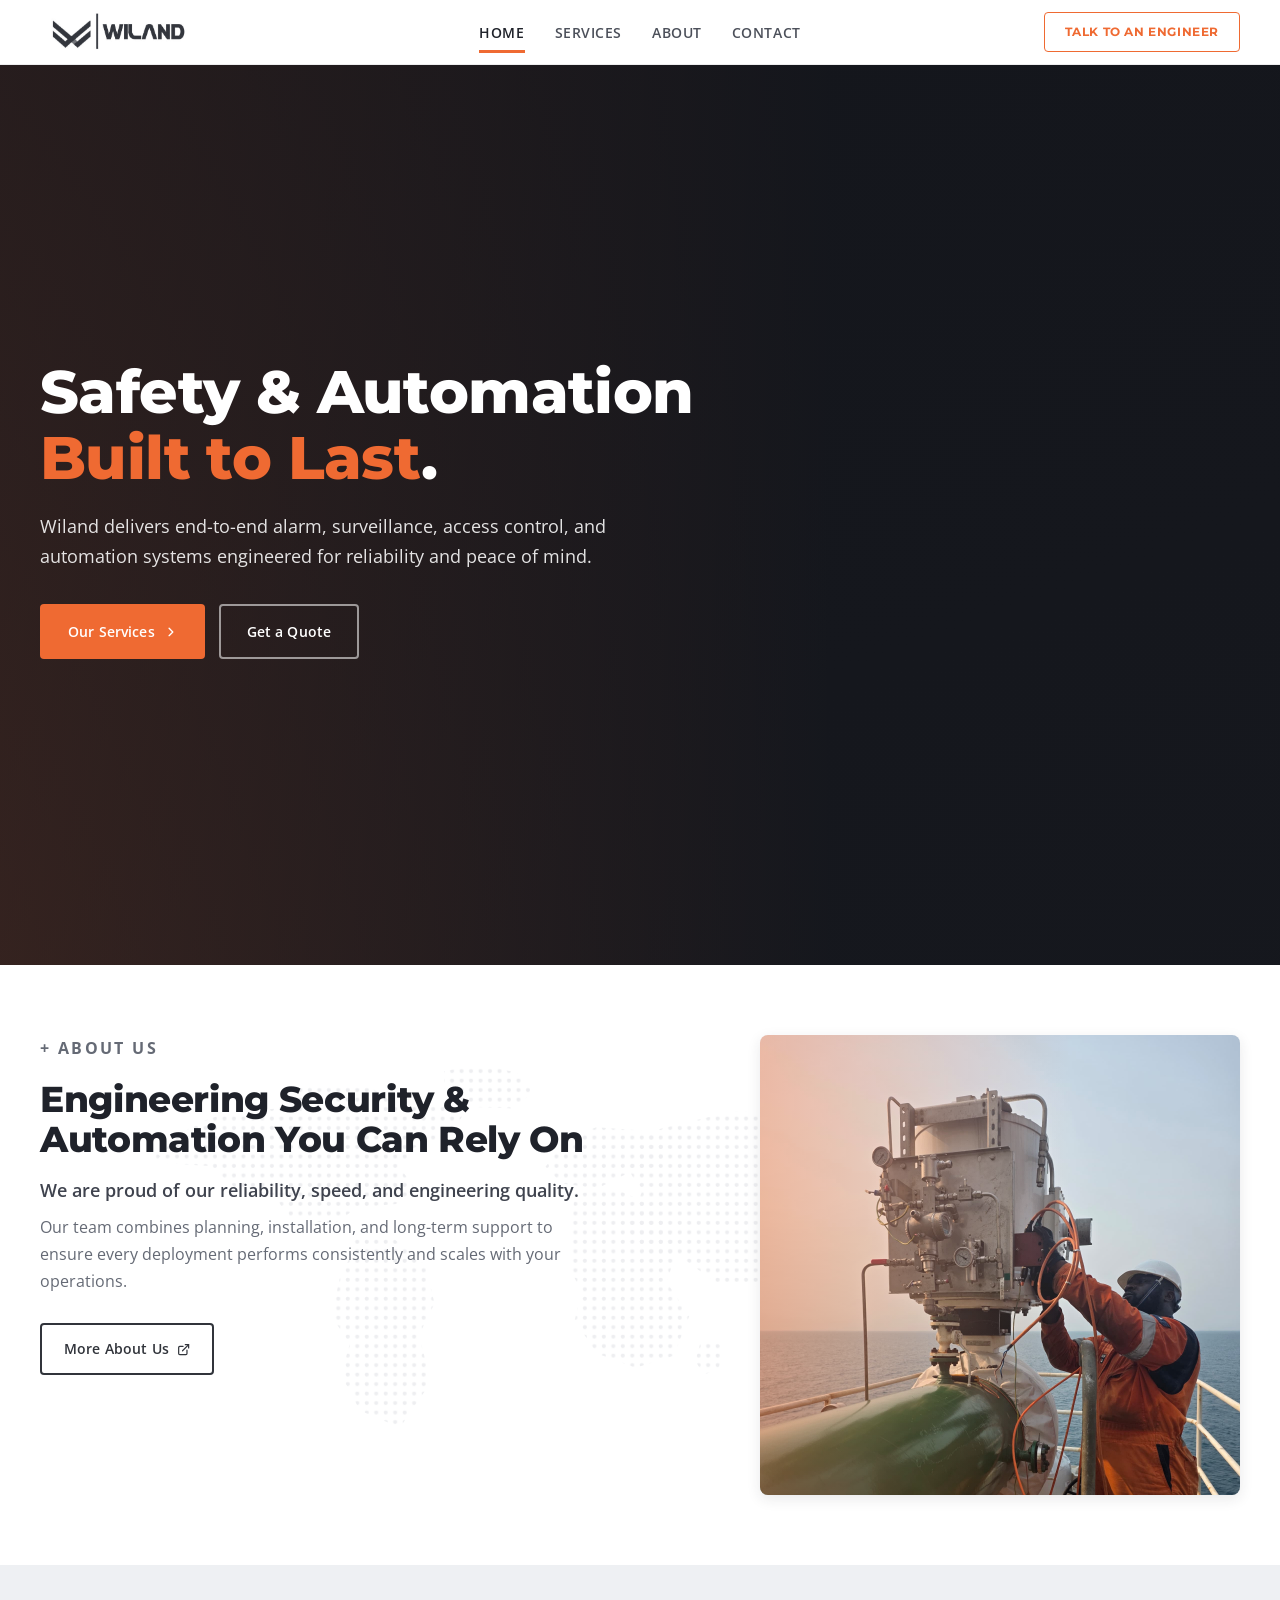
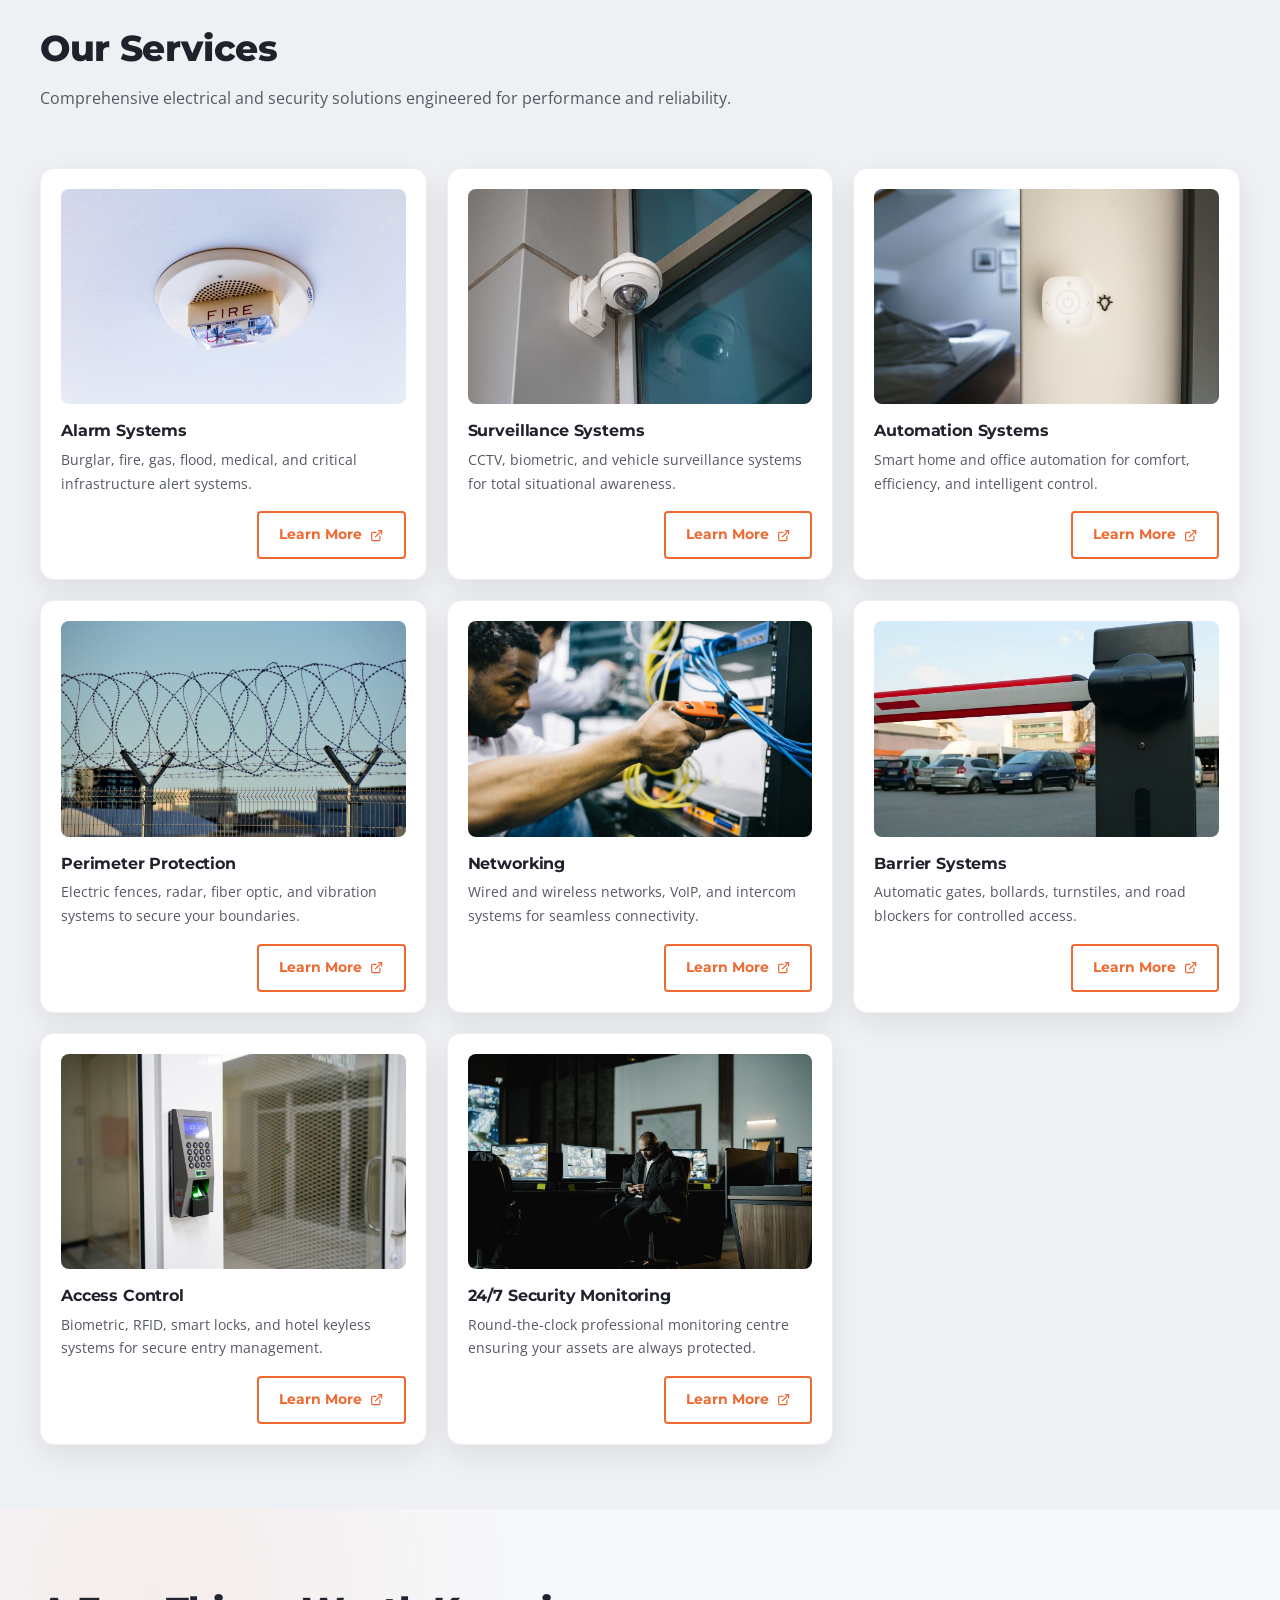
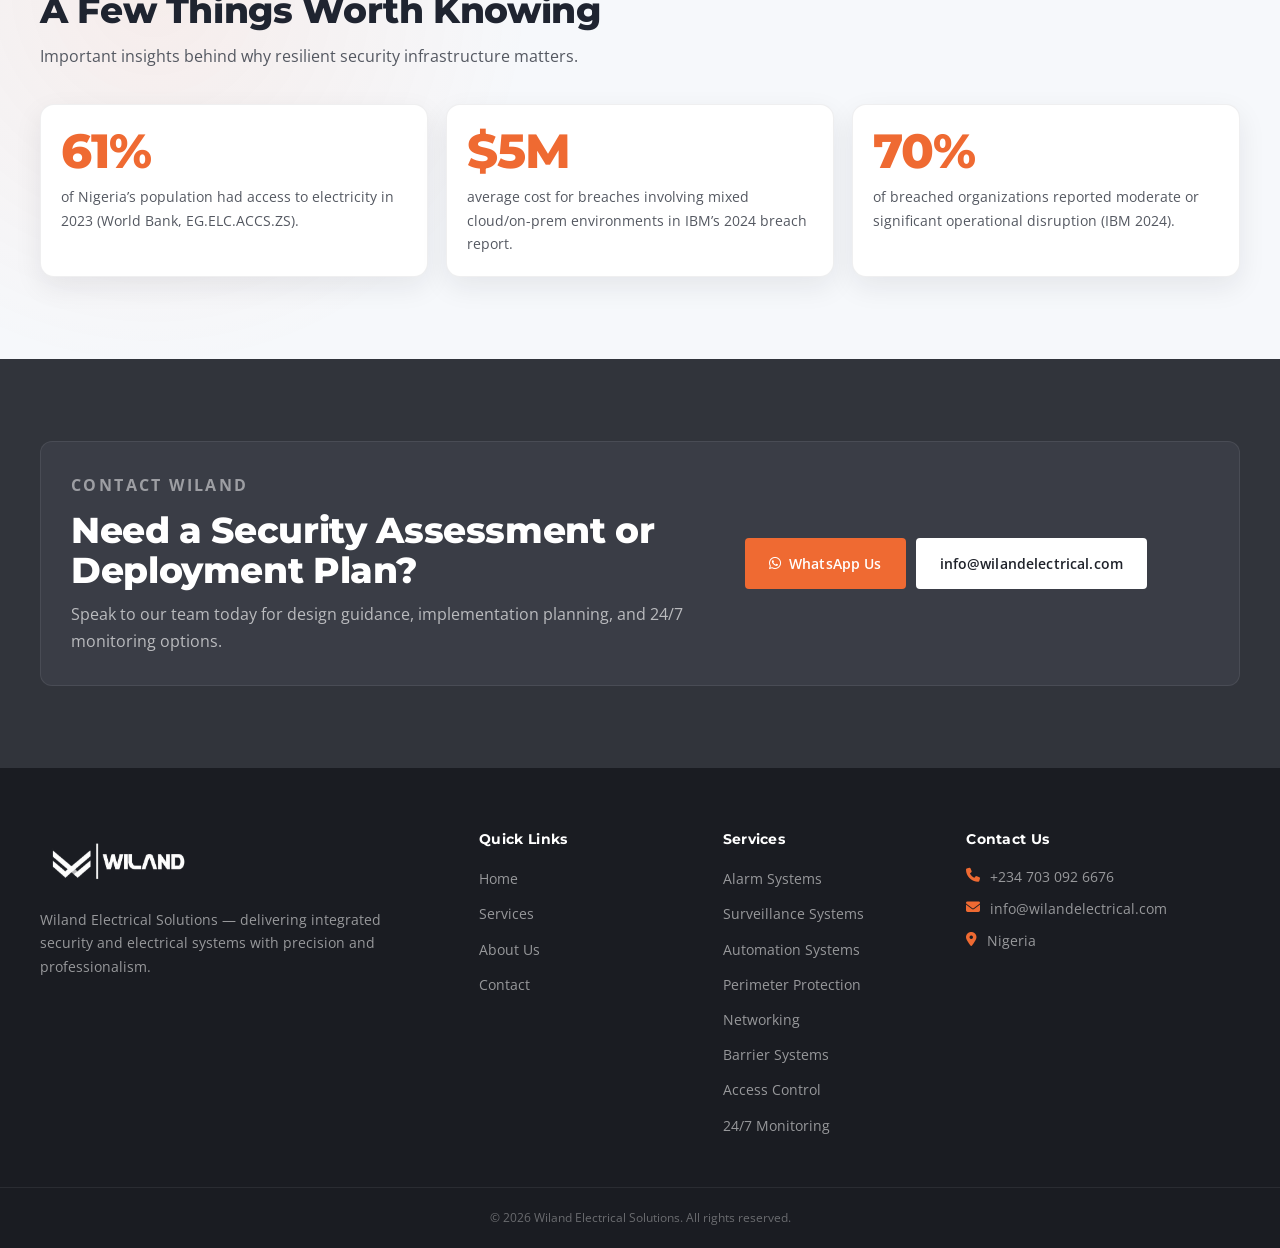
==== index.html @ 48ac2502 "Add files via upload" ====
<!doctype html>
<html lang="en">
  <head>
    <meta charset="UTF-8" />
    <meta name="viewport" content="width=device-width, initial-scale=1.0" />
    <title>Wiland | Integrated Security Systems</title>
    <link rel="icon" type="image/x-icon" href="assets/favicon/favicon.ico" />
    <link
      rel="icon"
      type="image/png"
      sizes="32x32"
      href="assets/favicon/favicon-32x32.png"
    />
    <link
      rel="icon"
      type="image/png"
      sizes="16x16"
      href="assets/favicon/favicon-16x16.png"
    />
    <link
      rel="apple-touch-icon"
      sizes="180x180"
      href="assets/favicon/apple-touch-icon.png"
    />
    <link rel="stylesheet" href="css/construction-template.css" />
    <link
      rel="stylesheet"
      href="https://cdnjs.cloudflare.com/ajax/libs/font-awesome/6.5.0/css/all.min.css"
    />
    <link
      href="https://fonts.googleapis.com/css2?family=Montserrat:wght@400;500;600;700;800&family=Open+Sans:wght@400;500;600;700&display=swap"
      rel="stylesheet"
    />
  </head>
  <body>
    <header class="site-header" id="header">
      <div class="container header-row">
        <a href="index.html" class="logo-link" aria-label="Wiland home">
          <img
            src="assets/images/wilandlogo-ash.png"
            alt="Wiland logo"
            class="logo-img"
          />
        </a>
        <a href="contact.html" class="talk-engineer-btn">Talk to an Engineer</a>

        <button class="hamburger" id="hamburger" aria-label="Toggle menu">
          <span></span><span></span><span></span>
        </button>
      </div>
    </header>
    <nav class="nav" id="nav">
      <div class="nav__panel">
        <div class="nav__panel-top">
          <img
            src="assets/images/wilandlogo-white.png"
            alt="Wiland logo"
            class="nav__panel-logo-img"
          />
          <button
            class="nav__close"
            id="navClose"
            type="button"
            aria-label="Close menu"
          >
            <span></span><span></span>
          </button>
        </div>
        <ul class="nav__list">
          <li><a href="index.html" class="nav__link active">Home</a></li>
          <li><a href="services.html" class="nav__link">Services</a></li>
          <li><a href="about.html" class="nav__link">About</a></li>
          <li><a href="contact.html" class="nav__link">Contact</a></li>
        </ul>
        <div class="nav__panel-meta">
          <a href="tel:+2347030926676" class="nav__panel-phone"
            >+234 703 092 6676</a
          >
          <a href="mailto:info@wilandelectrical.com" class="nav__panel-email"
            >info@wilandelectrical.com</a
          >
          <a href="contact.html" class="talk-engineer-btn"
            >Talk to an Engineer</a
          >
        </div>
      </div>
    </nav>

    <main>
      <section class="hero" id="home">
        <div class="hero-slides" aria-hidden="true">
          <div
            class="hero-slide"
            style="background-image: url(&quot;assets/images/img00.jpeg&quot;)"
          ></div>
          <div
            class="hero-slide"
            style="background-image: url(&quot;assets/images/img11.jpeg&quot;)"
          ></div>
          <div
            class="hero-slide"
            style="background-image: url(&quot;assets/images/img15.jpeg&quot;)"
          ></div>
          <div
            class="hero-slide"
            style="background-image: url(&quot;assets/images/img16.jpeg&quot;)"
          ></div>
        </div>
        <div class="hero-overlay"></div>
        <div class="container hero-inner hero-grid">
          <div class="hero-copy">
            <h1>Safety &amp; Automation <span>Built to&nbsp;Last</span>.</h1>
            <p>
              Wiland delivers end-to-end alarm, surveillance, access control,
              and automation systems engineered for reliability and peace of
              mind.
            </p>
            <div class="hero-actions">
              <a href="services.html" class="btn btn-primary"
                >Our Services
                <svg
                  class="arrow"
                  viewBox="0 0 16 16"
                  fill="none"
                  aria-hidden="true"
                >
                  <path
                    d="M5.5 3l5 5-5 5"
                    stroke="currentColor"
                    stroke-width="1.8"
                    stroke-linecap="round"
                    stroke-linejoin="round"
                  /></svg
              ></a>
              <a href="contact.html" class="btn btn-outline">Get a Quote</a>
            </div>
          </div>
        </div>
      </section>

      <section class="about-highlight" id="about">
        <div class="container about-highlight-grid">
          <div class="about-copy">
            <p class="eyebrow eyebrow-dark">+ About Us</p>
            <h2>Engineering Security &amp; Automation You Can Rely On</h2>
            <p class="about-strong">
              We are proud of our reliability, speed, and engineering quality.
            </p>
            <p>
              Our team combines planning, installation, and long-term support to
              ensure every deployment performs consistently and scales with your
              operations.
            </p>
            <a href="about.html" class="btn btn-outline-dark about-btn-desktop"
              >More About Us
              <svg
                class="catalog-card__link-icon"
                viewBox="0 0 24 24"
                fill="none"
                aria-hidden="true"
              >
                <path
                  d="M18 13v6a2 2 0 0 1-2 2H5a2 2 0 0 1-2-2V8a2 2 0 0 1 2-2h6"
                  stroke="currentColor"
                  stroke-width="2.2"
                  stroke-linecap="round"
                  stroke-linejoin="round"
                />
                <polyline
                  points="15 3 21 3 21 9"
                  stroke="currentColor"
                  stroke-width="2.2"
                  stroke-linecap="round"
                  stroke-linejoin="round"
                  fill="none"
                />
                <line
                  x1="10"
                  y1="14"
                  x2="21"
                  y2="3"
                  stroke="currentColor"
                  stroke-width="2.2"
                  stroke-linecap="round"
                /></svg
            ></a>
          </div>

          <div class="about-visual">
            <div class="about-image-grid">
              <div class="about-image-wrap">
                <img
                  src="assets/images/img01.jpeg"
                  alt="Wiland engineer handling offshore instrumentation"
                />
              </div>
            </div>
            <a href="about.html" class="btn btn-outline-dark about-btn-mobile"
              >More About Us
              <svg
                class="catalog-card__link-icon"
                viewBox="0 0 24 24"
                fill="none"
                aria-hidden="true"
              >
                <path
                  d="M18 13v6a2 2 0 0 1-2 2H5a2 2 0 0 1-2-2V8a2 2 0 0 1 2-2h6"
                  stroke="currentColor"
                  stroke-width="2.2"
                  stroke-linecap="round"
                  stroke-linejoin="round"
                />
                <polyline
                  points="15 3 21 3 21 9"
                  stroke="currentColor"
                  stroke-width="2.2"
                  stroke-linecap="round"
                  stroke-linejoin="round"
                  fill="none"
                />
                <line
                  x1="10"
                  y1="14"
                  x2="21"
                  y2="3"
                  stroke="currentColor"
                  stroke-width="2.2"
                  stroke-linecap="round"
                /></svg
            ></a>
          </div>
        </div>
      </section>

      <section class="catalog" id="catalog">
        <div class="container">
          <div class="catalog-header">
            <h2>Our Services</h2>
            <p>
              Comprehensive electrical and security solutions engineered for
              performance and reliability.
            </p>
          </div>

          <div class="catalog-grid">
            <a href="services.html" class="catalog-card">
              <div class="catalog-card__media">
                <img
                  src="assets/images/service-alarm.jpeg"
                  alt="Alarm systems installation"
                />
              </div>
              <div class="catalog-card__body">
                <h3>Alarm Systems</h3>
                <p>
                  Burglar, fire, gas, flood, medical, and critical
                  infrastructure alert systems.
                </p>
                <span class="catalog-card__link"
                  >Learn More
                  <svg
                    class="catalog-card__link-icon"
                    viewBox="0 0 24 24"
                    fill="none"
                    aria-hidden="true"
                  >
                    <path
                      d="M18 13v6a2 2 0 0 1-2 2H5a2 2 0 0 1-2-2V8a2 2 0 0 1 2-2h6"
                      stroke="currentColor"
                      stroke-width="2.2"
                      stroke-linecap="round"
                      stroke-linejoin="round"
                    />
                    <polyline
                      points="15 3 21 3 21 9"
                      stroke="currentColor"
                      stroke-width="2.2"
                      stroke-linecap="round"
                      stroke-linejoin="round"
                      fill="none"
                    />
                    <line
                      x1="10"
                      y1="14"
                      x2="21"
                      y2="3"
                      stroke="currentColor"
                      stroke-width="2.2"
                      stroke-linecap="round"
                    /></svg
                ></span>
              </div>
            </a>

            <a href="services.html" class="catalog-card">
              <div class="catalog-card__media">
                <img
                  src="assets/images/service-surveillance.jpeg"
                  alt="Surveillance systems installation"
                />
              </div>
              <div class="catalog-card__body">
                <h3>Surveillance Systems</h3>
                <p>
                  CCTV, biometric, and vehicle surveillance systems for total
                  situational awareness.
                </p>
                <span class="catalog-card__link"
                  >Learn More
                  <svg
                    class="catalog-card__link-icon"
                    viewBox="0 0 24 24"
                    fill="none"
                    aria-hidden="true"
                  >
                    <path
                      d="M18 13v6a2 2 0 0 1-2 2H5a2 2 0 0 1-2-2V8a2 2 0 0 1 2-2h6"
                      stroke="currentColor"
                      stroke-width="2.2"
                      stroke-linecap="round"
                      stroke-linejoin="round"
                    />
                    <polyline
                      points="15 3 21 3 21 9"
                      stroke="currentColor"
                      stroke-width="2.2"
                      stroke-linecap="round"
                      stroke-linejoin="round"
                      fill="none"
                    />
                    <line
                      x1="10"
                      y1="14"
                      x2="21"
                      y2="3"
                      stroke="currentColor"
                      stroke-width="2.2"
                      stroke-linecap="round"
                    /></svg
                ></span>
              </div>
            </a>

            <a href="services.html" class="catalog-card">
              <div class="catalog-card__media">
                <img
                  src="assets/images/service-automation.jpeg"
                  alt="Automation systems deployment"
                />
              </div>
              <div class="catalog-card__body">
                <h3>Automation Systems</h3>
                <p>
                  Smart home and office automation for comfort, efficiency, and
                  intelligent control.
                </p>
                <span class="catalog-card__link"
                  >Learn More
                  <svg
                    class="catalog-card__link-icon"
                    viewBox="0 0 24 24"
                    fill="none"
                    aria-hidden="true"
                  >
                    <path
                      d="M18 13v6a2 2 0 0 1-2 2H5a2 2 0 0 1-2-2V8a2 2 0 0 1 2-2h6"
                      stroke="currentColor"
                      stroke-width="2.2"
                      stroke-linecap="round"
                      stroke-linejoin="round"
                    />
                    <polyline
                      points="15 3 21 3 21 9"
                      stroke="currentColor"
                      stroke-width="2.2"
                      stroke-linecap="round"
                      stroke-linejoin="round"
                      fill="none"
                    />
                    <line
                      x1="10"
                      y1="14"
                      x2="21"
                      y2="3"
                      stroke="currentColor"
                      stroke-width="2.2"
                      stroke-linecap="round"
                    /></svg
                ></span>
              </div>
            </a>

            <a href="services.html" class="catalog-card">
              <div class="catalog-card__media">
                <img
                  src="assets/images/service-perimeter.jpeg"
                  alt="Perimeter protection system"
                />
              </div>
              <div class="catalog-card__body">
                <h3>Perimeter Protection</h3>
                <p>
                  Electric fences, radar, fiber optic, and vibration systems to
                  secure your boundaries.
                </p>
                <span class="catalog-card__link"
                  >Learn More
                  <svg
                    class="catalog-card__link-icon"
                    viewBox="0 0 24 24"
                    fill="none"
                    aria-hidden="true"
                  >
                    <path
                      d="M18 13v6a2 2 0 0 1-2 2H5a2 2 0 0 1-2-2V8a2 2 0 0 1 2-2h6"
                      stroke="currentColor"
                      stroke-width="2.2"
                      stroke-linecap="round"
                      stroke-linejoin="round"
                    />
                    <polyline
                      points="15 3 21 3 21 9"
                      stroke="currentColor"
                      stroke-width="2.2"
                      stroke-linecap="round"
                      stroke-linejoin="round"
                      fill="none"
                    />
                    <line
                      x1="10"
                      y1="14"
                      x2="21"
                      y2="3"
                      stroke="currentColor"
                      stroke-width="2.2"
                      stroke-linecap="round"
                    /></svg
                ></span>
              </div>
            </a>

            <a href="services.html" class="catalog-card">
              <div class="catalog-card__media">
                <img
                  src="assets/images/service-networking.jpeg"
                  alt="Networking installation"
                />
              </div>
              <div class="catalog-card__body">
                <h3>Networking</h3>
                <p>
                  Wired and wireless networks, VoIP, and intercom systems for
                  seamless connectivity.
                </p>
                <span class="catalog-card__link"
                  >Learn More
                  <svg
                    class="catalog-card__link-icon"
                    viewBox="0 0 24 24"
                    fill="none"
                    aria-hidden="true"
                  >
                    <path
                      d="M18 13v6a2 2 0 0 1-2 2H5a2 2 0 0 1-2-2V8a2 2 0 0 1 2-2h6"
                      stroke="currentColor"
                      stroke-width="2.2"
                      stroke-linecap="round"
                      stroke-linejoin="round"
                    />
                    <polyline
                      points="15 3 21 3 21 9"
                      stroke="currentColor"
                      stroke-width="2.2"
                      stroke-linecap="round"
                      stroke-linejoin="round"
                      fill="none"
                    />
                    <line
                      x1="10"
                      y1="14"
                      x2="21"
                      y2="3"
                      stroke="currentColor"
                      stroke-width="2.2"
                      stroke-linecap="round"
                    /></svg
                ></span>
              </div>
            </a>

            <a href="services.html" class="catalog-card">
              <div class="catalog-card__media">
                <img
                  src="assets/images/service-barrier.jpeg"
                  alt="Barrier systems installation"
                />
              </div>
              <div class="catalog-card__body">
                <h3>Barrier Systems</h3>
                <p>
                  Automatic gates, bollards, turnstiles, and road blockers for
                  controlled access.
                </p>
                <span class="catalog-card__link"
                  >Learn More
                  <svg
                    class="catalog-card__link-icon"
                    viewBox="0 0 24 24"
                    fill="none"
                    aria-hidden="true"
                  >
                    <path
                      d="M18 13v6a2 2 0 0 1-2 2H5a2 2 0 0 1-2-2V8a2 2 0 0 1 2-2h6"
                      stroke="currentColor"
                      stroke-width="2.2"
                      stroke-linecap="round"
                      stroke-linejoin="round"
                    />
                    <polyline
                      points="15 3 21 3 21 9"
                      stroke="currentColor"
                      stroke-width="2.2"
                      stroke-linecap="round"
                      stroke-linejoin="round"
                      fill="none"
                    />
                    <line
                      x1="10"
                      y1="14"
                      x2="21"
                      y2="3"
                      stroke="currentColor"
                      stroke-width="2.2"
                      stroke-linecap="round"
                    /></svg
                ></span>
              </div>
            </a>

            <a href="services.html" class="catalog-card">
              <div class="catalog-card__media">
                <img
                  src="assets/images/service-access.jpeg"
                  alt="Access control installation"
                />
              </div>
              <div class="catalog-card__body">
                <h3>Access Control</h3>
                <p>
                  Biometric, RFID, smart locks, and hotel keyless systems for
                  secure entry management.
                </p>
                <span class="catalog-card__link"
                  >Learn More
                  <svg
                    class="catalog-card__link-icon"
                    viewBox="0 0 24 24"
                    fill="none"
                    aria-hidden="true"
                  >
                    <path
                      d="M18 13v6a2 2 0 0 1-2 2H5a2 2 0 0 1-2-2V8a2 2 0 0 1 2-2h6"
                      stroke="currentColor"
                      stroke-width="2.2"
                      stroke-linecap="round"
                      stroke-linejoin="round"
                    />
                    <polyline
                      points="15 3 21 3 21 9"
                      stroke="currentColor"
                      stroke-width="2.2"
                      stroke-linecap="round"
                      stroke-linejoin="round"
                      fill="none"
                    />
                    <line
                      x1="10"
                      y1="14"
                      x2="21"
                      y2="3"
                      stroke="currentColor"
                      stroke-width="2.2"
                      stroke-linecap="round"
                    /></svg
                ></span>
              </div>
            </a>

            <a href="services.html" class="catalog-card">
              <div class="catalog-card__media">
                <img
                  src="assets/images/service-monitoring.jpeg"
                  alt="24/7 security monitoring"
                />
              </div>
              <div class="catalog-card__body">
                <h3>24/7 Security Monitoring</h3>
                <p>
                  Round-the-clock professional monitoring centre ensuring your
                  assets are always protected.
                </p>
                <span class="catalog-card__link"
                  >Learn More
                  <svg
                    class="catalog-card__link-icon"
                    viewBox="0 0 24 24"
                    fill="none"
                    aria-hidden="true"
                  >
                    <path
                      d="M18 13v6a2 2 0 0 1-2 2H5a2 2 0 0 1-2-2V8a2 2 0 0 1 2-2h6"
                      stroke="currentColor"
                      stroke-width="2.2"
                      stroke-linecap="round"
                      stroke-linejoin="round"
                    />
                    <polyline
                      points="15 3 21 3 21 9"
                      stroke="currentColor"
                      stroke-width="2.2"
                      stroke-linecap="round"
                      stroke-linejoin="round"
                      fill="none"
                    />
                    <line
                      x1="10"
                      y1="14"
                      x2="21"
                      y2="3"
                      stroke="currentColor"
                      stroke-width="2.2"
                      stroke-linecap="round"
                    /></svg
                ></span>
              </div>
            </a>
          </div>
        </div>
      </section>

      <section class="worth-knowing" id="worth-knowing">
        <div class="container">
          <div class="section-head worth-head">
            <h2>A Few Things Worth Knowing</h2>
            <p>
              Important insights behind why resilient security infrastructure
              matters.
            </p>
          </div>

          <div class="worth-grid">
            <article class="worth-card">
              <p class="worth-figure">61%</p>
              <p class="worth-caption">
                of Nigeria’s population had access to electricity in 2023 (World
                Bank, EG.ELC.ACCS.ZS).
              </p>
            </article>
            <article class="worth-card">
              <p class="worth-figure">$5M</p>
              <p class="worth-caption">
                average cost for breaches involving mixed cloud/on-prem
                environments in IBM’s 2024 breach report.
              </p>
            </article>
            <article class="worth-card">
              <p class="worth-figure">70%</p>
              <p class="worth-caption">
                of breached organizations reported moderate or significant
                operational disruption (IBM 2024).
              </p>
            </article>
          </div>
        </div>
      </section>

      <section class="contact-cta" id="contact">
        <div class="container contact-cta-inner">
          <div>
            <p class="eyebrow eyebrow-dark">Contact Wiland</p>
            <h2>Need a Security Assessment or Deployment Plan?</h2>
            <p>
              Speak to our team today for design guidance, implementation
              planning, and 24/7 monitoring options.
            </p>
          </div>
          <div class="contact-actions">
            <a href="https://wa.me/2347030926676" class="btn btn-primary">
              <i class="fab fa-whatsapp"></i> WhatsApp Us
            </a>
            <a
              href="mailto:info@wilandelectrical.com"
              class="btn btn-outline-white"
              >info@wilandelectrical.com</a
            >
          </div>
        </div>
      </section>
    </main>

    <footer class="footer">
      <div class="container footer__top">
        <div class="footer__brand">
          <img
            src="assets/images/wilandlogo-white.png"
            alt="Wiland logo"
            class="footer__logo"
          />
          <p>
            Wiland Electrical Solutions — delivering integrated security and
            electrical systems with precision and professionalism.
          </p>
        </div>
        <div class="footer__col">
          <h5>Quick Links</h5>
          <ul>
            <li><a href="index.html">Home</a></li>
            <li><a href="services.html">Services</a></li>
            <li><a href="about.html">About Us</a></li>
            <li><a href="contact.html">Contact</a></li>
          </ul>
        </div>
        <div class="footer__col">
          <h5>Services</h5>
          <ul>
            <li><a href="services.html">Alarm Systems</a></li>
            <li>
              <a href="services.html">Surveillance Systems</a>
            </li>
            <li><a href="services.html">Automation Systems</a></li>
            <li><a href="services.html">Perimeter Protection</a></li>
            <li><a href="services.html">Networking</a></li>
            <li><a href="services.html">Barrier Systems</a></li>
            <li><a href="services.html">Access Control</a></li>
            <li><a href="services.html">24/7 Monitoring</a></li>
          </ul>
        </div>
        <div class="footer__col">
          <h5>Contact Us</h5>
          <ul class="footer__contact">
            <li>
              <i class="fas fa-phone"></i
              ><a href="tel:+2347030926676">+234 703 092 6676</a>
            </li>
            <li>
              <i class="fas fa-envelope"></i
              ><a href="mailto:info@wilandelectrical.com"
                >info@wilandelectrical.com</a
              >
            </li>
            <li><i class="fas fa-map-marker-alt"></i> Nigeria</li>
          </ul>
        </div>
      </div>
      <div class="footer__bottom">
        <div class="container">
          <p>&copy; 2026 Wiland Electrical Solutions. All rights reserved.</p>
        </div>
      </div>
    </footer>

    <script src="js/main.js"></script>
  </body>
</html>
---- css/construction-template.css ----
* {
  box-sizing: border-box;
  margin: 0;
  padding: 0;
}

/* ── Subtle load-in / scroll reveal ── */
.reveal {
  opacity: 0;
  transform: translateY(16px);
  transition:
    opacity 0.6s ease,
    transform 0.6s ease;
}

.reveal.is-visible {
  opacity: 1;
  transform: none;
}

@media (prefers-reduced-motion: reduce) {
  .reveal {
    opacity: 1;
    transform: none;
    transition: none;
  }
}

:root {
  --brand-gray: #31343b;
  --brand-gray-2: #3a3d46;
  --brand-orange: #ef6a32;
  --ink: #1f222a;
  --text: #545861;
  --light-bg: #f1f3f6;
  --card: #ffffff;
  --white: #ffffff;

  /* ── Type scale (Major Third — 1.25×) ── */
  --text-xs: 0.75rem; /* 12px — labels, badges, legal */
  --text-sm: 0.875rem; /* 14px — captions, meta, footer links */
  --text-base: 1rem; /* 16px — body copy */
  --text-md: 1.125rem; /* 18px — lead / intro paragraphs */
  --text-lg: 1.25rem; /* 20px — card titles, small headings */
  --text-xl: 1.5rem; /* 24px — h4 section headings */
  --text-2xl: 1.875rem; /* 30px — h3 page sub-headings */
  --text-3xl: 2.25rem; /* 36px — h2 section headings */
  --text-4xl: 3rem; /* 48px — h1 page titles */
  --text-5xl: 3.75rem; /* 60px — hero display */

  /* ── Line heights ── */
  --leading-tight: 1.1;
  --leading-snug: 1.25;
  --leading-normal: 1.5;
  --leading-relaxed: 1.7;

  /* ── Font weights ── */
  --weight-regular: 400;
  --weight-medium: 500;
  --weight-semibold: 600;
  --weight-bold: 700;
  --weight-black: 800;
}

html {
  scroll-behavior: smooth;
}

body {
  font-family: "Open Sans", sans-serif;
  font-size: var(--text-base);
  font-weight: var(--weight-regular);
  color: var(--ink);
  background: #ffffff;
  line-height: var(--leading-relaxed);
}

a {
  color: inherit;
  text-decoration: none;
}

img {
  max-width: 100%;
  display: block;
}

.container {
  width: min(1200px, 100% - 40px);
  margin: 0 auto;
}

.eyebrow {
  color: rgba(255, 255, 255, 0.82);
  text-transform: uppercase;
  letter-spacing: 0.15em;
  font-size: var(--text-xs);
  font-weight: var(--weight-bold);
  margin-bottom: 12px;
}

.eyebrow-dark {
  color: #62656f;
}

h1,
h2,
h3,
h4,
h5,
h6 {
  font-family: "Montserrat", sans-serif;
  font-weight: var(--weight-black);
  line-height: var(--leading-tight);
  letter-spacing: -0.01em;
  margin: 0;
}

h1 {
  font-size: clamp(var(--text-3xl), 5vw, var(--text-5xl));
}

h2 {
  font-size: clamp(var(--text-2xl), 4vw, var(--text-3xl));
}

h3 {
  font-size: clamp(var(--text-xl), 3vw, var(--text-2xl));
}

h4 {
  font-size: var(--text-lg);
  font-weight: var(--weight-bold);
}

h5 {
  font-size: var(--text-base);
  font-weight: var(--weight-bold);
}

h6 {
  font-size: var(--text-sm);
  font-weight: var(--weight-bold);
  text-transform: uppercase;
  letter-spacing: 0.05em;
}

p {
  margin: 0;
}

.btn {
  display: inline-flex;
  align-items: center;
  justify-content: center;
  gap: 8px;
  border: 2px solid transparent;
  padding: 12px 22px;
  border-radius: 4px;
  font-size: var(--text-sm);
  font-weight: var(--weight-semibold);
  letter-spacing: 0.01em;
  transition: 0.25s ease;
}

.btn-primary {
  background: var(--brand-orange);
  color: var(--white);
}

.btn-primary:hover {
  background: #df5f2b;
}

.btn-outline {
  border-color: rgba(255, 255, 255, 0.55);
  color: var(--white);
}

.btn-outline:hover {
  background: var(--white);
  color: var(--ink);
}

.btn-dark {
  background: var(--brand-gray);
  color: var(--white);
}

.btn-dark:hover {
  background: #24262d;
}

.btn-outline-orange {
  border-color: var(--brand-orange);
  color: var(--brand-orange);
}

.btn-outline-orange:hover {
  background: var(--brand-orange);
  color: var(--white);
}

.btn-outline-dark {
  border-color: var(--brand-gray);
  color: var(--brand-gray);
}

.btn-outline-dark:hover {
  background: var(--brand-gray);
  color: var(--white);
}

.site-header {
  position: sticky;
  top: 0;
  width: 100%;
  z-index: 100;
  background: var(--white);
  border-bottom: 1px solid rgba(31, 34, 42, 0.08);
  box-shadow: none;
  transition: box-shadow 0.3s ease;
}

.site-header.scrolled {
  box-shadow: 0 4px 24px rgba(20, 22, 28, 0.08);
}

.header-row {
  min-height: 64px;
  display: flex;
  align-items: center;
  gap: 28px;
}

.header-row .logo-link {
  margin-right: auto;
}

/* ── Desktop nav: fixed overlay aligned to header row ── */
.nav {
  /* Sticky (not fixed) so it scrolls/bounces as one unit with .site-header
     instead of drifting apart from it during overscroll rubber-banding. */
  position: sticky;
  top: 0;
  margin-top: -64px;
  height: 64px;
  z-index: 101;
  display: flex;
  align-items: center;
  justify-content: center;
  pointer-events: none;
  background: transparent;
  /* Not a full-screen overlay on desktop */
  bottom: auto;
  visibility: visible;
  opacity: 1;
  transform: none;
  overflow: visible;
}

.logo-link {
  display: inline-flex;
  align-items: center;
  flex-shrink: 0;
}

.logo-img {
  width: 160px;
  height: auto;
  object-fit: contain;
}

.nav__list {
  display: flex;
  align-items: center;
  list-style: none;
  gap: 30px;
  justify-content: center;
}

.nav__link {
  color: #4c505a;
  font-size: var(--text-sm);
  font-weight: var(--weight-semibold);
  text-transform: uppercase;
  letter-spacing: 0.04em;
  padding: 8px 0;
  border-bottom: 3px solid transparent;
}

.nav__link:hover,
.nav__link.active {
  color: var(--ink);
  border-bottom-color: var(--brand-orange);
}

.nav__panel {
  display: flex;
  align-items: center;
  justify-content: center;
  pointer-events: auto; /* re-enable clicks on the nav links */
}

.nav__panel-top,
.nav__panel-meta {
  display: none;
}

.nav__panel-logo-text {
  font-family: "Montserrat", sans-serif;
  font-size: var(--text-xl);
  font-weight: var(--weight-black);
  color: #ffffff;
}

/* ── "Talk to an Engineer" — orange, line-drawn ── */
.talk-engineer-btn {
  display: inline-flex;
  align-items: center;
  justify-content: center;
  height: 40px;
  padding: 0 20px;
  background: transparent;
  border: 1.5px solid var(--brand-orange);
  border-radius: 4px;
  color: var(--brand-orange);
  font-family: "Montserrat", sans-serif;
  font-size: var(--text-xs);
  font-weight: var(--weight-bold);
  letter-spacing: 0.05em;
  text-transform: uppercase;
  white-space: nowrap;
  transition:
    background 0.25s ease,
    color 0.25s ease;
}

.talk-engineer-btn:hover {
  background: var(--brand-orange);
  color: var(--white);
}

.hamburger {
  display: none;
  flex-direction: column;
  justify-content: center;
  align-items: center;
  gap: 5px;
  width: 40px;
  height: 40px;
  border: none;
  background: none;
  cursor: pointer;
  padding: 0;
  position: relative;
  z-index: 1002;
}

.hamburger span {
  display: block;
  width: 24px;
  height: 2px;
  background: var(--ink);
  border-radius: 999px;
  transform-origin: center;
  transition:
    transform 0.35s cubic-bezier(0.4, 0, 0.2, 1),
    opacity 0.25s ease,
    width 0.35s cubic-bezier(0.4, 0, 0.2, 1);
}

/* Morph to X when open */
.hamburger.open span:nth-child(1) {
  transform: translateY(7px) rotate(45deg);
}

.hamburger.open span:nth-child(2) {
  opacity: 0;
  width: 0;
}

.hamburger.open span:nth-child(3) {
  transform: translateY(-7px) rotate(-45deg);
}

/* ── Hero slideshow (Ken Burns fade) ── */
.hero-slides {
  display: block;
  position: absolute;
  inset: 0;
  overflow: hidden;
  z-index: 0;
}

.hero-slide {
  position: absolute;
  inset: 0;
  background-size: cover;
  background-position: center;
  opacity: 0;
  animation: heroKenBurns 30s ease-in-out infinite;
}

/* Stagger each slide by 7.5s (30s total / 4 slides) */
.hero-slide:nth-child(1) {
  animation-delay: 0s;
  z-index: 1;
}
.hero-slide:nth-child(2) {
  animation-delay: 7.5s;
  z-index: 1;
}
.hero-slide:nth-child(3) {
  animation-delay: 15s;
  z-index: 1;
}
.hero-slide:nth-child(4) {
  animation-delay: 22.5s;
  z-index: 1;
}

@keyframes heroKenBurns {
  0% {
    opacity: 0;
    transform: scale(1.12);
  }
  8% {
    opacity: 1;
  }
  /* hold visible */
  20% {
    opacity: 1;
    transform: scale(1);
  }
  /* fade out */
  26% {
    opacity: 0;
    transform: scale(1);
  }
  100% {
    opacity: 0;
    transform: scale(1);
  }
}

.hero {
  position: relative;
  min-height: 100vh;
  display: flex;
  align-items: center;
  background: #1a1c22;
  color: var(--white);
}

.hero-overlay {
  position: absolute;
  inset: 0;
  z-index: 2;
  background:
    linear-gradient(
      160deg,
      rgba(18, 20, 26, 0.78) 0%,
      rgba(18, 20, 26, 0.55) 100%
    ),
    linear-gradient(
      to right,
      rgba(239, 106, 50, 0.4),
      rgba(239, 106, 50, 0) 65%
    );
}

.hero-inner {
  position: relative;
  z-index: 3;
  padding: 80px 0;
}

.hero .container {
  width: min(1200px, 100% - 72px);
}

.hero-grid {
  display: grid;
  grid-template-columns: 1fr;
  align-items: center;
}

.hero-copy {
  width: 100%;
  max-width: 720px;
}

.hero h1 {
  font-size: clamp(var(--text-3xl), 5.3vw, var(--text-5xl));
  line-height: var(--leading-tight);
  margin-bottom: 20px;
}

.hero h1 span {
  color: var(--brand-orange);
}

.hero p {
  max-width: 620px;
  color: rgba(255, 255, 255, 0.88);
  margin-bottom: 32px;
  font-size: var(--text-md);
  line-height: var(--leading-relaxed);
}

.hero-actions {
  display: flex;
  flex-wrap: wrap;
  align-items: center;
  gap: 14px;
  margin-bottom: 12px;
}

.hero-actions .btn {
  padding: 14px 26px;
}

.hero-actions .btn .arrow {
  margin-left: 2px;
}

.about-highlight {
  position: relative;
  padding: 70px 0;
  background: #ffffff;
  overflow: hidden;
  isolation: isolate;
}

.about-highlight::before {
  content: none;
}

.about-highlight::after {
  content: "";
  position: absolute;
  width: min(1220px, 94%);
  height: 420px;
  top: 56px;
  left: 50%;
  transform: translateX(-50%);
  background: url("../assets/images/world-map-dots.svg") center / contain
    no-repeat;
  opacity: 0.42;
  z-index: 0;
  pointer-events: none;
}

.about-highlight-grid {
  position: relative;
  z-index: 1;
  display: grid;
  grid-template-columns: 1fr 1fr;
  gap: 32px;
  align-items: stretch;
}

.about-copy h2 {
  margin-bottom: 20px;
  color: var(--ink);
}

.about-copy h2 span {
  color: var(--brand-orange);
}

.about-copy .about-strong {
  color: #3f434e;
  font-weight: var(--weight-semibold);
  font-size: var(--text-md);
  line-height: var(--leading-snug);
  margin-bottom: 12px;
}

.about-copy p {
  color: #656a75;
  max-width: 560px;
  margin-bottom: 18px;
  font-size: var(--text-base);
  line-height: var(--leading-relaxed);
}

.about-copy .btn {
  margin-top: 10px;
}

.about-visual {
  position: relative;
  justify-self: end;
  width: 100%;
  display: flex;
  flex-direction: column;
}

.about-image-wrap {
  position: relative;
  width: min(480px, 100%);
  height: 100%;
  max-height: 460px;
  margin-left: auto;
  border-radius: 8px;
  overflow: hidden;
  box-shadow: 0 4px 14px rgba(35, 40, 53, 0.1);
}

/* Grid wrapper — transparent on desktop, becomes a grid on mobile */
.about-image-grid {
  position: relative;
  flex: 1;
}

/* Extra image hidden on desktop */
.about-image-extra {
  display: none;
  position: relative;
}

/* ── Orange left-to-right tint — standalone (non-card) photography ── */
.tint-frame {
  position: relative;
  overflow: hidden;
}

.about-image-wrap::after,
.about-image-thumb::after,
.about-image-extra::after,
.tint-frame::after {
  content: "";
  position: absolute;
  inset: 0;
  background: linear-gradient(
    to right,
    rgba(239, 106, 50, 0.4),
    rgba(239, 106, 50, 0) 65%
  );
  pointer-events: none;
}

.about-image-wrap img {
  width: 100%;
  height: 100%;
  object-fit: cover;
  object-position: center top;
}

/* Mobile-only button hidden on desktop */
.about-btn-mobile {
  display: none;
}

.about-image-thumb {
  display: none;
  position: absolute;
  right: -30px;
  bottom: 0;
  width: min(220px, 44%);
  border-radius: 6px;
  overflow: hidden;
  border: 8px solid #f1f3f6;
  box-shadow: 0 14px 30px rgba(35, 40, 53, 0.2);
}

.about-image-thumb img {
  width: 100%;
  height: 160px;
  object-fit: cover;
}

/* Worth knowing section */
.worth-knowing {
  padding: 82px 0;
  background:
    radial-gradient(
      circle at 12% 18%,
      rgba(239, 106, 50, 0.08),
      transparent 32%
    ),
    #f6f8fb;
}

.worth-head .eyebrow-dark {
  color: #6a6f7a;
}

.worth-head h2 {
  color: #1f2430;
}

.worth-grid {
  display: grid;
  grid-template-columns: repeat(3, minmax(0, 1fr));
  gap: 18px;
}

.worth-card {
  background: var(--white);
  border: 1px solid rgba(34, 37, 44, 0.07);
  border-radius: 14px;
  padding: 22px 20px 20px;
  box-shadow: 0 10px 28px rgba(27, 31, 38, 0.08);
  transition:
    transform 0.3s ease,
    box-shadow 0.3s ease;
}

.worth-card:hover {
  transform: translateY(-4px);
  box-shadow: 0 18px 40px rgba(27, 31, 38, 0.13);
}

.worth-figure {
  font-family: "Montserrat", sans-serif;
  font-size: clamp(var(--text-2xl), 4vw, var(--text-4xl));
  font-weight: var(--weight-black);
  line-height: 1;
  letter-spacing: -0.02em;
  color: var(--brand-orange);
  margin-bottom: 10px;
}

.worth-caption {
  color: var(--text);
  font-size: var(--text-sm);
  line-height: var(--leading-relaxed);
  margin: 0;
}


.section-head {
  text-align: left;
  max-width: 760px;
  margin: 0 0 34px;
}

.section-head h2 {
  margin-bottom: 12px;
}

.section-head p {
  color: var(--text);
  font-size: var(--text-base);
  line-height: var(--leading-relaxed);
}

.catalog {
  padding: 64px 0;
  overflow: hidden;
  background: #eef0f3;
}

.catalog-header {
  text-align: left;
  max-width: 800px;
  margin: 0 0 56px;
}

.catalog-header__tag {
  display: inline-flex;
  align-items: center;
  justify-content: flex-start;
  min-height: 48px;
  padding: 0 24px 0 0;
  margin-bottom: 20px;
  /* background: rgba(239, 106, 50, 0.18); */
  color: var(--brand-orange);
  border-radius: 6px;
  font-family: "Montserrat", sans-serif;
  font-size: var(--text-xs);
  font-weight: var(--weight-black);
  letter-spacing: 0.14em;
  text-transform: uppercase;
}

.catalog-header h2 {
  color: var(--ink);
  margin-bottom: 16px;
}

.catalog-header p {
  max-width: 760px;
  margin: 0;
  color: var(--text);
  font-size: var(--text-base);
  line-height: var(--leading-relaxed);
}

/* Services page — white background overrides */
.services-page .catalog-header__tag {
  background: #f7e4da;
  color: var(--brand-orange);
}

.catalog-grid {
  display: grid;
  grid-template-columns: repeat(3, minmax(0, 1fr));
  gap: 20px;
}

.catalog-card {
  display: flex;
  flex-direction: column;
  min-height: 100%;
  background: var(--white);
  border-radius: 14px;
  border: 1px solid rgba(34, 37, 44, 0.07);
  box-shadow: 0 10px 28px rgba(27, 31, 38, 0.08);
  padding: 20px;
  transition:
    transform 0.3s ease,
    box-shadow 0.3s ease;
}

.catalog-card:hover {
  transform: translateY(-4px);
  box-shadow: 0 18px 40px rgba(27, 31, 38, 0.13);
}

.catalog-card__media {
  position: relative;
  aspect-ratio: 16 / 10;
  overflow: hidden;
  border-radius: 8px;
  margin-bottom: 18px;
  background: #dde2e9;
}

#services-grid .catalog-card__media {
  order: 3;
  margin-bottom: 0;
  margin-top: 18px;
}

.catalog-card__meta {
  display: flex;
  align-items: center;
  gap: 12px;
  margin-bottom: 14px;
}

.catalog-card__icon-box {
  width: 44px;
  height: 44px;
  flex-shrink: 0;
  border-radius: 10px;
  background: #f7e4da;
  color: var(--brand-orange);
  display: flex;
  align-items: center;
  justify-content: center;
  font-size: var(--text-base);
}

.catalog-card__tag {
  display: inline-block;
  padding: 5px 12px;
  border-radius: 999px;
  border: 1px solid rgba(34, 37, 44, 0.14);
  color: var(--text);
  font-size: var(--text-xs);
  font-weight: var(--weight-semibold);
}

.catalog-card__desc {
  color: var(--text);
  font-size: var(--text-sm);
  line-height: var(--leading-relaxed);
  margin-bottom: 16px;
}

.catalog-card__media img {
  width: 100%;
  height: 100%;
  object-fit: cover;
  transition: transform 0.45s ease;
}

.catalog-card:hover .catalog-card__media img {
  transform: scale(1.04);
}

.catalog-card__body {
  display: flex;
  flex: 1;
  flex-direction: column;
  padding: 0;
}

.catalog-card__body h3 {
  font-size: var(--text-base);
  font-weight: var(--weight-bold);
  color: var(--ink);
  margin-bottom: 8px;
}

.catalog-card__body p {
  color: var(--text);
  font-size: var(--text-sm);
  line-height: var(--leading-relaxed);
  flex: 1;
}

.catalog-card__list {
  list-style: none;
  display: grid;
  grid-template-columns: 1fr;
  align-content: start;
  gap: 5px 14px;
  margin: 0;
  padding: 0;
  flex: 1;
}

.catalog-card__list:has(li:nth-child(6)) {
  grid-template-columns: 1fr 1fr;
}

.catalog-card__list li {
  position: relative;
  padding-left: 22px;
  color: var(--text);
  font-size: var(--text-sm);
  line-height: var(--leading-snug);
}

.catalog-card__list li::before {
  content: "\f00c";
  font-family: "Font Awesome 6 Free";
  font-weight: 900;
  position: absolute;
  left: 0;
  top: 0.05em;
  font-size: 0.85em;
  color: var(--brand-orange);
}

.catalog-card__link {
  display: inline-flex;
  align-self: flex-end;
  align-items: center;
  gap: 8px;
  margin-top: 16px;
  padding: 10px 20px;
  border-radius: 4px;
  border: 2px solid var(--brand-orange);
  background: transparent;
  color: var(--brand-orange);
  font-family: "Montserrat", sans-serif;
  font-size: var(--text-sm);
  font-weight: var(--weight-bold);
  transition: background 0.25s ease, color 0.25s ease;
}

.catalog-card__link:hover {
  background: var(--brand-orange);
  color: var(--white);
}

.catalog-card__link-icon {
  width: 0.95em;
  height: 0.95em;
  flex-shrink: 0;
}

.arrow {
  width: 0.85em;
  height: 0.85em;
  flex-shrink: 0;
  display: inline-block;
  vertical-align: middle;
}

.catalog-cta {
  display: flex;
  justify-content: center;
  margin-top: 56px;
}

.contact-cta {
  padding: 82px 0;
  background: var(--brand-gray);
}

.contact-cta-inner {
  background: var(--brand-gray-2);
  border: 1px solid rgba(255, 255, 255, 0.08);
  border-radius: 12px;
  padding: 30px;
  display: grid;
  grid-template-columns: 1.4fr 1fr;
  gap: 24px;
  align-items: center;
}

.contact-cta-inner h2 {
  margin-bottom: 10px;
  color: var(--white);
}

.contact-cta-inner p {
  color: rgba(255, 255, 255, 0.65);
  font-size: var(--text-base);
  line-height: var(--leading-relaxed);
}

.contact-cta-inner .eyebrow-dark {
  color: rgba(255, 255, 255, 0.5);
}

.contact-actions {
  display: flex;
  flex-wrap: wrap;
  gap: 10px;
}

@media (max-width: 1020px) {
  .header-row .talk-engineer-btn {
    display: none;
  }

  .hamburger {
    display: flex;
    justify-self: end;
    margin-left: auto;
    position: relative;
    z-index: 201;
  }

  /* ── Nav panel: full-screen overlay on mobile ── */
  .nav {
    position: fixed;
    top: 64px;
    left: 0;
    right: 0;
    bottom: 0;
    margin-top: 0;
    height: auto;
    z-index: 200;
    background: rgba(30, 32, 40, 0.98);
    backdrop-filter: blur(16px);
    -webkit-backdrop-filter: blur(16px);
    box-shadow: 0 16px 40px rgba(0, 0, 0, 0.35);
    visibility: hidden;
    opacity: 0;
    pointer-events: none;
    transform: translateY(-10px);
    transition:
      opacity 0.28s cubic-bezier(0.4, 0, 0.2, 1),
      transform 0.28s cubic-bezier(0.4, 0, 0.2, 1),
      visibility 0s linear 0.28s;
    overflow-y: auto;
    justify-content: flex-start;
    align-items: stretch;
  }

  .nav.open {
    visibility: visible;
    opacity: 1;
    pointer-events: auto;
    transform: translateY(0);
    transition:
      opacity 0.28s cubic-bezier(0.4, 0, 0.2, 1),
      transform 0.28s cubic-bezier(0.4, 0, 0.2, 1),
      visibility 0s linear 0s;
  }

  body.nav-open {
    overflow: hidden;
  }

  /* Panel layout */
  .nav__panel {
    display: flex;
    flex-direction: column;
    width: 100%;
    align-items: stretch;
  }

  .nav__panel-top {
    display: none;
  }

  .nav__panel-meta {
    display: flex;
  }

  /* ── Nav links ── */
  .nav__list {
    flex-direction: column;
    align-items: center;
    justify-content: flex-start;
    gap: 0;
    padding: 20px 24px 8px;
    margin-bottom: 0;
    min-height: auto;
  }

  .nav__list li {
    width: 100%;
    text-align: center;
    border-bottom: none;
  }
  .nav__link {
    display: block;
    padding: 12px 0;
    color: rgba(255, 255, 255, 0.78);
    font-family: "Montserrat", sans-serif;
    font-size: var(--text-base);
    font-weight: var(--weight-semibold);
    letter-spacing: 0.06em;
    text-transform: uppercase;
    text-align: center;
    line-height: var(--leading-snug);
    border-bottom: none;
    transition: color 0.2s ease;
  }

  .nav__link::after {
    content: none;
  }

  .nav__link:hover {
    color: #ffffff;
  }

  .nav__link.active {
    color: var(--brand-orange);
  }

  /* ── Meta (phone / email / socials) ── */
  .nav__panel-meta {
    flex-direction: column;
    align-items: center;
    gap: 6px;
    padding: 12px 24px 24px;
    border-top: none;
  }

  .nav.open .nav__panel-meta {
    opacity: 1;
    transform: none;
  }

  .nav__panel-phone,
  .nav__panel-email {
    color: rgba(255, 255, 255, 0.55);
    font-size: var(--text-sm);
    font-weight: var(--weight-semibold);
  }

  .nav__panel-phone:hover,
  .nav__panel-email:hover {
    color: var(--brand-orange);
  }

  .nav__panel-meta .talk-engineer-btn {
    width: 100%;
    max-width: 260px;
    margin-top: 12px;
  }

  .hero-copy {
    max-width: 100%;
  }

  .about-highlight-grid {
    grid-template-columns: 1fr;
  }

  .about-copy p {
    max-width: 100%;
  }

  .about-visual {
    justify-self: stretch;
    padding: 20px 0 0;
    position: relative;
  }

  .about-image-wrap {
    width: 100%;
  }

  .about-image-wrap img {
    height: 380px;
  }

  .about-image-thumb {
    right: 18px;
    bottom: -34px;
    width: 42%;
    min-width: 210px;
  }
  .worth-grid,
  .catalog-grid,
  .contact-cta-inner {
    grid-template-columns: 1fr 1fr;
  }
}

/* ── Desktop reset: ensure nav is always visible above 1020px ── */
@media (min-width: 1021px) {
  .nav {
    visibility: visible !important;
    opacity: 1 !important;
    transform: none !important;
    pointer-events: none !important;
    background: transparent !important;
    bottom: auto !important;
    height: 64px !important;
    overflow: visible !important;
  }

  .nav__panel {
    pointer-events: auto !important;
  }

  .nav__panel-meta {
    opacity: 1 !important;
    transform: none !important;
  }
}


@media (max-width: 700px) {
  .container {
    width: min(1200px, 100% - 24px);
  }

  .hero .container {
    width: min(1200px, 100% - 40px);
  }

  .logo-img {
    height: 50px;
    width: auto;
  }

  .footer__logo {
    height: 50px;
    width: auto;
    margin-bottom: 14px;
  }

  /* Hero — mobile: stack content, full small-viewport height */
  .hero {
    display: flex;
    flex-direction: column;
    min-height: 100svh;
  }

  .hero-inner {
    flex: 1;
    display: flex;
    align-items: center;
    padding: 48px 0 48px;
    width: 100%;
  }

  .hero-grid {
    grid-template-columns: 1fr;
    text-align: center;
  }

  .hero-copy {
    max-width: 100%;
    display: flex;
    flex-direction: column;
    align-items: center;
  }

  .hero h1 {
    font-size: clamp(var(--text-2xl), 8vw, var(--text-3xl));
  }

  .hero p {
    font-size: var(--text-base);
    max-width: 480px;
  }

  .hero-actions {
    flex-direction: column;
    gap: 10px;
    width: 100%;
    max-width: 320px;
  }

  .hero-actions .btn {
    width: 100%;
    justify-content: center;
  }

  .hero-metrics {
    gap: 8px;
    width: 100%;
  }

  .hero-metrics h4 {
    font-size: var(--text-2xl);
  }

  /* About highlight */
  .about-highlight {
    padding: 80px 0;
  }

  .about-highlight::after {
    display: none;
  }

  .about-highlight-grid {
    gap: 24px;
  }

  .about-copy h2 {
    font-size: clamp(var(--text-xl), 6vw, var(--text-2xl));
    margin-bottom: 12px;
    text-align: left;
  }

  .about-copy .about-strong {
    font-size: var(--text-base);
    text-align: left;
  }

  .about-copy p {
    text-align: left;
    margin-bottom: 0;
  }

  .about-copy .eyebrow {
    text-align: left;
    display: block;
  }

  .about-copy .btn {
    display: block;
    width: fit-content;
    margin: 0;
  }

  .about-btn-desktop {
    display: none !important;
  }

  .about-visual {
    padding: 0;
  }

  .about-btn-mobile {
    display: block;
    width: fit-content;
    margin: 24px 0 0;
  }

  /* ── About visual: single photo on mobile ── */
  .about-image-grid {
    position: relative;
  }

  .about-image-wrap {
    width: 100%;
    height: 260px;
    max-height: none;
    margin-left: 0;
    border-radius: 10px;
  }

  .about-image-wrap img {
    height: 100%;
    object-position: center center;
  }

  /* Catalog section — mobile */
  .catalog {
    padding: 32px 0;
  }

  .services-page {
    padding: 64px 0;
  }

  .catalog-header h2 {
    font-size: clamp(var(--text-xl), 7vw, var(--text-3xl));
  }

  .catalog-header__tag {
    min-height: 44px;
    padding: 0 18px;
    margin-bottom: 18px;
    font-size: var(--text-xs);
  }

  .catalog-grid {
    display: flex;
    flex-direction: column;
    gap: 20px;
  }

  .catalog-card {
    padding: 18px;
  }

  .catalog-card__media {
    width: 100%;
    height: 180px;
    aspect-ratio: unset;
    margin-bottom: 16px;
  }

  .catalog-card__body h3 {
    font-size: var(--text-base);
    margin-bottom: 8px;
  }

  .catalog-card__body p {
    font-size: var(--text-sm);
    line-height: var(--leading-normal);
  }

  .catalog-card__link {
    font-size: var(--text-sm);
    margin-top: 14px;
  }

  /* Worth knowing */
  .worth-knowing {
    padding: 56px 0;
  }

  .worth-grid {
    grid-template-columns: 1fr 1fr;
    gap: 14px;
  }

  .worth-figure {
    font-size: var(--text-2xl);
  }

  /* Contact CTA */
  .contact-cta {
    padding: 56px 0;
  }

  .contact-cta-inner {
    grid-template-columns: 1fr;
    gap: 20px;
    padding: 24px 20px;
    text-align: left;
  }

  .contact-actions {
    flex-direction: column;
    gap: 10px;
  }

  .contact-actions .btn {
    width: 100%;
    justify-content: center;
  }

  /* Footer */
  /* (footer uses .footer__top — handled in footer responsive block) */

  /* ── Global mobile text centering (excludes card internals) ── */

  /* Section heads */
  .section-head,
  .worth-head,
  .catalog-header {
    text-align: left;
  }

  /* Contact CTA */
  .contact-cta-inner {
    text-align: left;
  }

  .contact-cta-inner .eyebrow-dark {
    display: block;
  }

  /* Worth cards — center the figures */
  .worth-card {
    text-align: center;
  }

  /* Inner page sections */
  .about-page__text .eyebrow-tag {
    display: inline-block;
  }

  .about-page__text .btn {
    margin: 16px auto 0;
    display: inline-flex;
  }

  .values-band__head {
    text-align: left;
  }

  .contact-info h3,
  .contact-info > p {
    text-align: center;
  }

  .contact-form h3 {
    text-align: center;
  }

  /* Stats strip */
  .stats-strip__item {
    text-align: center;
  }
  /* Footer full — left-aligned */
  .footer__brand,
  .footer__col {
    text-align: left;
  }

  .footer__contact li {
    justify-content: flex-start;
  }
}

/* ══════════════════════════════════════════
   INNER PAGE HERO
══════════════════════════════════════════ */
.page-hero {
  background:
    linear-gradient(
      135deg,
      rgba(24, 26, 32, 0.92) 0%,
      rgba(47, 49, 56, 0.82) 100%
    ),
    linear-gradient(
      to right,
      rgba(239, 106, 50, 0.4),
      rgba(239, 106, 50, 0) 65%
    ),
    url("../assets/images/img16.jpeg") center / cover no-repeat;
  padding: 72px 0 72px;
  text-align: center;
  color: var(--white);
}

.page-hero--alt {
  padding: 160px 0;
  text-align: left;
}

.page-hero--alt .page-hero__sub {
  margin-left: 0;
  margin-right: 0;
}

.page-hero__tag {
  display: inline-block;
  background: var(--brand-orange);
  color: var(--white);
  font-family: "Montserrat", sans-serif;
  font-weight: var(--weight-bold);
  font-size: var(--text-xs);
  letter-spacing: 2px;
  text-transform: uppercase;
  padding: 6px 16px;
  border-radius: 3px;
  margin-bottom: 16px;
}

.page-hero__title {
  font-size: clamp(var(--text-2xl), 4.5vw, var(--text-4xl));
  font-weight: var(--weight-black);
  color: var(--white);
  margin-bottom: 14px;
  line-height: var(--leading-tight);
}

.page-hero__title span {
  color: var(--brand-orange);
}

.page-hero__sub {
  color: rgba(255, 255, 255, 0.78);
  font-size: var(--text-base);
  max-width: 540px;
  margin: 0 auto 20px;
  line-height: var(--leading-relaxed);
}

.breadcrumb {
  display: flex;
  align-items: center;
  justify-content: center;
  gap: 8px;
  font-size: var(--text-sm);
  flex-wrap: wrap;
}

.breadcrumb a {
  color: rgba(255, 255, 255, 0.6);
  transition: color 0.25s ease;
}

.breadcrumb a:hover {
  color: var(--brand-orange);
}

.breadcrumb span {
  color: rgba(255, 255, 255, 0.35);
}

.breadcrumb .current {
  color: var(--brand-orange);
  font-weight: var(--weight-semibold);
}

/* ══════════════════════════════════════════
   CTA BANNER (white card)
══════════════════════════════════════════ */
.cta-banner {
  background: var(--brand-gray);
  padding: 64px 0;
}

.cta-banner__inner {
  display: flex;
  align-items: center;
  justify-content: space-between;
  gap: 36px;
  flex-wrap: wrap;
  background: var(--brand-gray-2);
  border: 1px solid rgba(255, 255, 255, 0.08);
  border-radius: 16px;
  padding: 40px 36px;
}

.cta-banner__text h2 {
  color: var(--white);
  margin-bottom: 8px;
}

.cta-banner__text p {
  color: rgba(255, 255, 255, 0.65);
  font-size: var(--text-sm);
}

.cta-banner__actions {
  display: flex;
  gap: 14px;
  flex-wrap: wrap;
  flex-shrink: 0;
  width: auto;
}

.cta-banner__actions .btn {
  width: auto;
  min-width: 160px;
}

.btn-white {
  background: var(--brand-orange);
  color: var(--white);
  border-color: var(--brand-orange);
}

.btn-white:hover {
  background: #df5f2b;
  border-color: #df5f2b;
}

.btn-outline-white {
  background: var(--white);
  color: var(--ink);
  border-color: var(--white);
}

.btn-outline-white:hover {
  background: #e8e8e8;
  border-color: #e8e8e8;
}

/* ══════════════════════════════════════════
   FOOTER (full)
══════════════════════════════════════════ */
.footer {
  background: #1a1c22;
  color: rgba(255, 255, 255, 0.7);
}

.footer__top {
  display: grid;
  grid-template-columns: 2fr 1fr 1fr 1.4fr;
  gap: 48px;
  padding: 64px 0 48px;
}

.footer__logo {
  width: 160px;
  height: auto;
  margin-bottom: 16px;
}

.footer__brand p {
  font-size: var(--text-sm);
  line-height: var(--leading-relaxed);
  color: rgba(255, 255, 255, 0.55);
  margin-bottom: 20px;
}

.footer__brand .talk-engineer-btn {
  margin-top: 4px;
}

.footer__col h5 {
  font-family: "Montserrat", sans-serif;
  font-size: var(--text-sm);
  font-weight: var(--weight-bold);
  color: var(--white);
  margin-bottom: 18px;
  letter-spacing: 0.3px;
}

.footer__col ul {
  list-style: none;
  display: grid;
  gap: 8px;
}

.footer__col ul li a {
  font-size: var(--text-sm);
  color: rgba(255, 255, 255, 0.55);
  transition: 0.25s ease;
}

.footer__col ul li a:hover {
  color: var(--brand-orange);
  padding-left: 4px;
}

.footer__contact {
  display: grid;
  gap: 10px;
}

.footer__contact li {
  display: flex;
  align-items: flex-start;
  gap: 10px;
  font-size: var(--text-sm);
  color: rgba(255, 255, 255, 0.55);
}

.footer__contact li i {
  color: var(--brand-orange);
  margin-top: 3px;
  flex-shrink: 0;
}

.footer__contact li a {
  color: rgba(255, 255, 255, 0.55);
  transition: 0.25s ease;
}

.footer__contact li a:hover {
  color: var(--brand-orange);
}

.footer__bottom {
  border-top: 1px solid rgba(255, 255, 255, 0.07);
  padding: 20px 0;
  text-align: center;
}

.footer__bottom p {
  font-size: var(--text-xs);
  color: rgba(255, 255, 255, 0.35);
}

/* ══════════════════════════════════════════
   SERVICE DETAIL PAGE
══════════════════════════════════════════ */
/* ══════════════════════════════════════════
   ABOUT PAGE
══════════════════════════════════════════ */
.about-page {
  padding: 80px 0;
  background: var(--white);
}

.about-page__grid {
  display: grid;
  grid-template-columns: 1fr 1fr;
  gap: 64px;
  align-items: center;
  margin-bottom: 72px;
}

.about-page__img-frame {
  border-radius: 12px;
  box-shadow: 0 18px 44px rgba(27, 31, 38, 0.1);
}

.about-page__img {
  width: 100%;
  height: 460px;
  object-fit: cover;
  display: block;
}

.about-page__text .eyebrow-tag {
  display: inline-block;
  background: #f7e4da;
  color: var(--brand-orange);
  font-family: "Montserrat", sans-serif;
  font-size: var(--text-xs);
  font-weight: var(--weight-bold);
  letter-spacing: 1.5px;
  text-transform: uppercase;
  padding: 5px 14px;
  border-radius: 3px;
  margin-bottom: 14px;
}

.about-page__text h2 {
  color: var(--ink);
  margin-bottom: 16px;
}

.about-page__text p {
  color: var(--text);
  margin-bottom: 14px;
  line-height: var(--leading-relaxed);
}

/* Values band */
.mission-band {
  background: var(--white);
  padding: 72px 0;
}

.values-band {
  background: var(--brand-gray);
  padding: 72px 0;
}

.values-band__head {
  text-align: left;
  max-width: 760px;
  margin: 0 0 48px;
}

.values-band__head h2 {
  color: var(--white);
  margin-bottom: 8px;
}

.values-band__head p {
  color: rgba(255, 255, 255, 0.65);
  font-size: var(--text-base);
}

.values-grid {
  display: grid;
  grid-template-columns: repeat(3, 1fr);
  gap: 24px;
}

.value-card {
  background: var(--white);
  border: 1px solid rgba(34, 37, 44, 0.07);
  border-radius: 14px;
  padding: 22px 20px 20px;
  text-align: center;
  box-shadow: 0 10px 28px rgba(27, 31, 38, 0.08);
  transition:
    transform 0.3s ease,
    box-shadow 0.3s ease;
}

.value-card:hover {
  transform: translateY(-4px);
  box-shadow: 0 18px 40px rgba(27, 31, 38, 0.13);
}

.value-card__icon {
  width: 58px;
  height: 58px;
  background: #f7e4da;
  color: var(--brand-orange);
  border-radius: 14px;
  display: flex;
  align-items: center;
  justify-content: center;
  font-size: var(--text-lg);
  margin: 0 auto 16px;
}

.value-card h4 {
  font-size: var(--text-base);
  font-weight: var(--weight-bold);
  color: var(--ink);
  margin-bottom: 8px;
}

.value-card p {
  color: var(--text);
  font-size: var(--text-sm);
  line-height: var(--leading-relaxed);
}

/* ══════════════════════════════════════════
   TEAM SECTION
══════════════════════════════════════════ */
.team-section {
  padding: 80px 0;
  background: var(--white);
}

.team-grid {
  display: grid;
  grid-template-columns: 1fr;
  gap: 40px;
  margin-top: 48px;
  max-width: 380px;
  margin-left: auto;
  margin-right: auto;
}

.team-card {
  background: var(--white);
  border: 1px solid rgba(34, 37, 44, 0.1);
  border-radius: 14px;
  box-shadow: 0 10px 28px rgba(27, 31, 38, 0.08);
  text-align: center;
  padding: 22px 20px 20px;
  transition:
    transform 0.3s ease,
    border-color 0.3s ease,
    box-shadow 0.3s ease;
}

.team-card:hover {
  transform: translateY(-4px);
  border-color: rgba(239, 106, 50, 0.4);
  box-shadow: 0 18px 40px rgba(27, 31, 38, 0.13);
}

.team-card__avatar {
  width: 90px;
  height: 90px;
  margin: 0 auto 20px;
  border-radius: 50%;
  background: var(--brand-orange);
  color: var(--white);
  display: flex;
  align-items: center;
  justify-content: center;
  font-size: var(--text-lg);
  font-weight: var(--weight-black);
  letter-spacing: 0.02em;
}

.team-card__body {
  padding: 0;
}

.team-card__body h4 {
  font-size: var(--text-lg);
  font-weight: var(--weight-black);
  color: var(--ink);
  margin-bottom: 6px;
}

.team-card__role {
  font-size: var(--text-base);
  font-weight: var(--weight-semibold);
  color: var(--brand-orange);
  margin: 0 0 14px;
}

.team-card__desc {
  font-size: var(--text-sm);
  font-weight: var(--weight-regular);
  color: var(--text);
  line-height: var(--leading-relaxed);
  margin: 0;
}

/* ══════════════════════════════════════════
   SERVICES PAGE
══════════════════════════════════════════ */
.services-page {
  padding: 80px 0;
  background: #ffffff;
  overflow: hidden;
}

#services-grid {
  grid-template-columns: repeat(2, minmax(0, 1fr));
}

.projects-filter {
  display: flex;
  gap: 10px;
  flex-wrap: wrap;
  justify-content: center;
  margin-bottom: 48px;
}

/* Services page filter — centered on desktop, scrollable on mobile */
.services-page .projects-filter {
  justify-content: center;
  flex-wrap: wrap;
  row-gap: 10px;
}

.services-page .catalog-header {
  margin-bottom: 28px;
}

.filter-btn {
  padding: 10px 22px;
  border-radius: 4px;
  border: 1.5px solid #dde1e8;
  background: var(--white);
  font-family: "Montserrat", sans-serif;
  font-size: var(--text-sm);
  font-weight: var(--weight-semibold);
  cursor: pointer;
  color: var(--text);
  transition: 0.25s ease;
}

.filter-btn:hover,
.filter-btn.active {
  background: var(--brand-orange);
  border-color: var(--brand-orange);
  color: var(--white);
}

/* ══════════════════════════════════════════
   CONTACT PAGE
══════════════════════════════════════════ */
.contact-page {
  padding: 80px 0;
  background: var(--white);
}

.contact-page__grid {
  display: grid;
  grid-template-columns: 1fr 1.4fr;
  gap: 60px;
  align-items: start;
}

.contact-info h3 {
  color: var(--ink);
  margin-bottom: 14px;
}

.contact-info > p {
  color: var(--text);
  margin-bottom: 32px;
  line-height: var(--leading-relaxed);
}

.contact-info__items {
  display: grid;
  gap: 20px;
}

.contact-info__item {
  display: flex;
  align-items: flex-start;
  gap: 16px;
}

.contact-info__icon {
  width: 46px;
  height: 46px;
  background: #f7e4da;
  color: var(--brand-orange);
  border-radius: 10px;
  display: flex;
  align-items: center;
  justify-content: center;
  font-size: 1rem;
  flex-shrink: 0;
}

.contact-info__item h5 {
  font-size: var(--text-sm);
  font-weight: var(--weight-bold);
  color: var(--ink);
  margin-bottom: 4px;
}

.contact-info__item a,
.contact-info__item p {
  font-size: var(--text-sm);
  color: var(--text);
  line-height: var(--leading-normal);
}

.contact-info__item a:hover {
  color: var(--brand-orange);
}

.contact-form h3 {
  color: var(--ink);
  margin-bottom: 8px;
}

.contact-form__intro {
  color: var(--text);
  font-size: var(--text-sm);
  line-height: var(--leading-relaxed);
  margin-bottom: 24px;
}

.service-checklist {
  display: grid;
  grid-template-columns: repeat(2, 1fr);
  gap: 10px;
}

.service-check {
  display: flex;
  align-items: center;
  gap: 10px;
  padding: 10px 14px;
  border: 1.5px solid #dde1e8;
  border-radius: 6px;
  font-size: var(--text-sm);
  color: var(--ink);
  cursor: pointer;
  transition:
    border-color 0.25s ease,
    background 0.25s ease;
}

.service-check:has(input:checked) {
  border-color: var(--brand-orange);
  background: #fdf1eb;
}

.service-check input {
  accent-color: var(--brand-orange);
  width: 16px;
  height: 16px;
  flex-shrink: 0;
}

.form-row {
  display: grid;
  grid-template-columns: 1fr 1fr;
  gap: 16px;
}

.form-group {
  display: flex;
  flex-direction: column;
  gap: 6px;
  margin-bottom: 16px;
}

.form-group label {
  font-size: var(--text-sm);
  font-weight: var(--weight-semibold);
  color: var(--ink);
}

.form-group input,
.form-group select,
.form-group textarea {
  padding: 11px 14px;
  border: 1.5px solid #dde1e8;
  border-radius: 6px;
  font-family: "Open Sans", sans-serif;
  font-size: var(--text-sm);
  color: var(--ink);
  background: var(--white);
  transition: border-color 0.25s ease;
  outline: none;
}

.form-group input:focus,
.form-group select:focus,
.form-group textarea:focus {
  border-color: var(--brand-orange);
}

.form-group textarea {
  min-height: 130px;
  resize: vertical;
}

.form-submit {
  width: 100%;
  justify-content: center;
  padding: 14px;
}

/* ══════════════════════════════════════════
   MONITORING FEATURES
══════════════════════════════════════════ */
.monitoring-features {
  display: grid;
  grid-template-columns: repeat(3, 1fr);
  gap: 24px;
}

.mon-feature {
  background: var(--white);
  border: 1px solid rgba(34, 37, 44, 0.07);
  border-radius: 14px;
  padding: 22px 20px 20px;
  text-align: center;
  box-shadow: 0 10px 28px rgba(27, 31, 38, 0.08);
  transition:
    transform 0.3s ease,
    box-shadow 0.3s ease;
}

.mon-feature:hover {
  transform: translateY(-4px);
  box-shadow: 0 18px 40px rgba(27, 31, 38, 0.13);
}

.mon-feature__icon {
  width: 56px;
  height: 56px;
  background: #f7e4da;
  color: var(--brand-orange);
  border-radius: 14px;
  display: flex;
  align-items: center;
  justify-content: center;
  font-size: 1.2rem;
  margin: 0 auto 16px;
}

.mon-feature h4 {
  font-size: var(--text-base);
  font-weight: var(--weight-bold);
  color: var(--ink);
  margin-bottom: 8px;
}

.mon-feature p {
  color: var(--text);
  font-size: var(--text-sm);
  line-height: var(--leading-relaxed);
}

/* ══════════════════════════════════════════
   RESPONSIVE — INNER PAGES
══════════════════════════════════════════ */
@media (max-width: 1020px) {
  .footer__top {
    grid-template-columns: 1fr 1fr;
  }

  .about-page__grid {
    grid-template-columns: 1fr;
    gap: 32px;
  }

  .about-page__img {
    height: 280px;
  }

  .values-grid {
    grid-template-columns: repeat(2, 1fr);
  }

  .services-page__grid {
    grid-template-columns: repeat(2, 1fr);
  }

  .contact-page__grid {
    grid-template-columns: 1fr;
    gap: 36px;
  }

  .monitoring-features {
    grid-template-columns: repeat(2, 1fr);
  }

  .cta-banner__inner {
    flex-direction: column;
    text-align: left;
  }

  .cta-banner__actions {
    justify-content: flex-start;
  }
}

@media (max-width: 700px) {
  /* Page hero */
  .page-hero {
    padding: 100px 0 48px;
    background:
      linear-gradient(
        135deg,
        rgba(24, 26, 32, 0.92) 0%,
        rgba(47, 49, 56, 0.82) 100%
      ),
      url("../assets/images/img16.jpeg") center / cover no-repeat scroll;
    background-size: cover;
    background-position: center;
  }

  .page-hero--alt {
    padding: 100px 0 48px;
  }

  .page-hero__title {
    font-size: clamp(var(--text-xl), 7vw, var(--text-3xl));
  }

  /* Footer */
  .footer__top {
    grid-template-columns: 1fr;
    gap: 28px;
    padding: 44px 0 32px;
  }

  /* Sub-services */
  .values-grid,
  .monitoring-features {
    grid-template-columns: 1fr;
  }

  /* Services grid */
  .services-page__grid {
    grid-template-columns: 1fr;
  }

  /* Contact form */
  .form-row {
    grid-template-columns: 1fr;
  }

  .service-checklist {
    grid-template-columns: 1fr;
  }

  /* CTA banner — mobile: stacked card layout */
  .cta-banner {
    padding: 40px 0;
  }

  .cta-banner__inner {
    flex-direction: column;
    text-align: left;
    align-items: flex-start;
    gap: 28px;
  }

  .cta-banner__text h2 {
    font-size: clamp(var(--text-lg), 6vw, var(--text-xl));
    margin-bottom: 10px;
  }

  .cta-banner__text p {
    font-size: var(--text-sm);
    color: rgba(255, 255, 255, 0.65);
  }

  .cta-banner__actions {
    flex-direction: column;
    width: 100%;
    gap: 10px;
  }

  .cta-banner__actions .btn {
    width: 100%;
    justify-content: center;
    padding: 11px 18px;
    font-size: var(--text-sm);
    min-width: 0;
    border-radius: 6px;
  }

  .about-page__img {
    height: 240px;
  }

  /* About page */
  .about-page {
    padding: 56px 0;
  }

  /* Values band */
  .values-band {
    padding: 56px 0;
  }

  .projects-filter {
    gap: 8px;
    margin-bottom: 32px;
  }

  .filter-btn {
    padding: 8px 16px;
    font-size: var(--text-xs);
  }

  /* Services filter — wrap grid on mobile */
  .services-page .projects-filter {
    flex-wrap: wrap;
    overflow-x: unset;
    justify-content: center;
    padding-bottom: 0;
  }

  .services-page .filter-btn {
    padding: 10px 18px;
    font-size: var(--text-sm);
    border-radius: 10px;
    flex: 0 0 auto;
  }

  /* Contact page */
  .contact-page {
    padding: 56px 0;
  }

  /* ══════════════════════════════════════════
   EXTRA SMALL SCREENS (< 400px)
══════════════════════════════════════════ */
  @media (max-width: 400px) {
    .nav__panel-logo-img {
      height: 50px;
    }

    .nav__link {
      font-size: var(--text-base);
      padding: 13px 0;
    }

    .hero h1 {
      font-size: var(--text-2xl);
    }

    .catalog-header h2 {
      font-size: var(--text-xl);
    }

    .worth-grid {
      grid-template-columns: 1fr;
    }

    .team-grid {
      grid-template-columns: 1fr;
    }
  }

  /* Navbar always sticky */
  .site-header {
    transition: box-shadow 0.3s ease;
  }
}
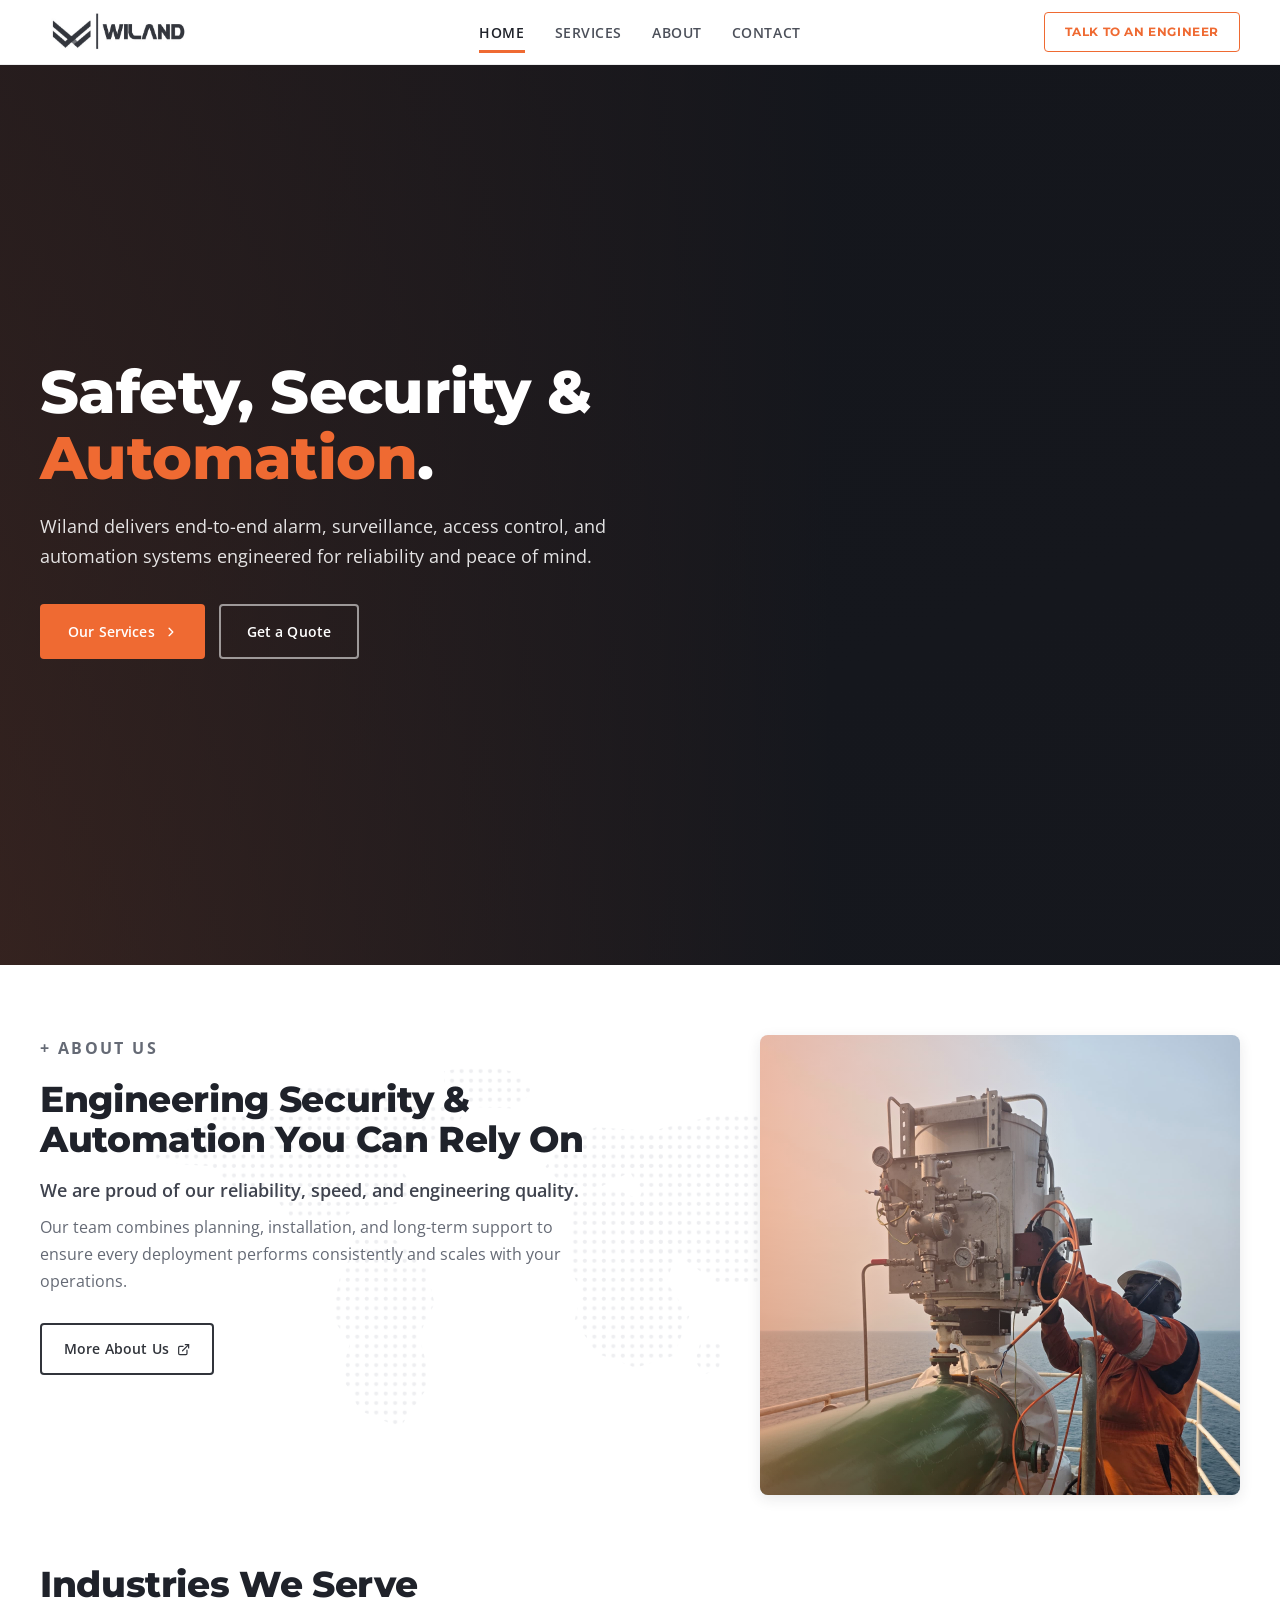
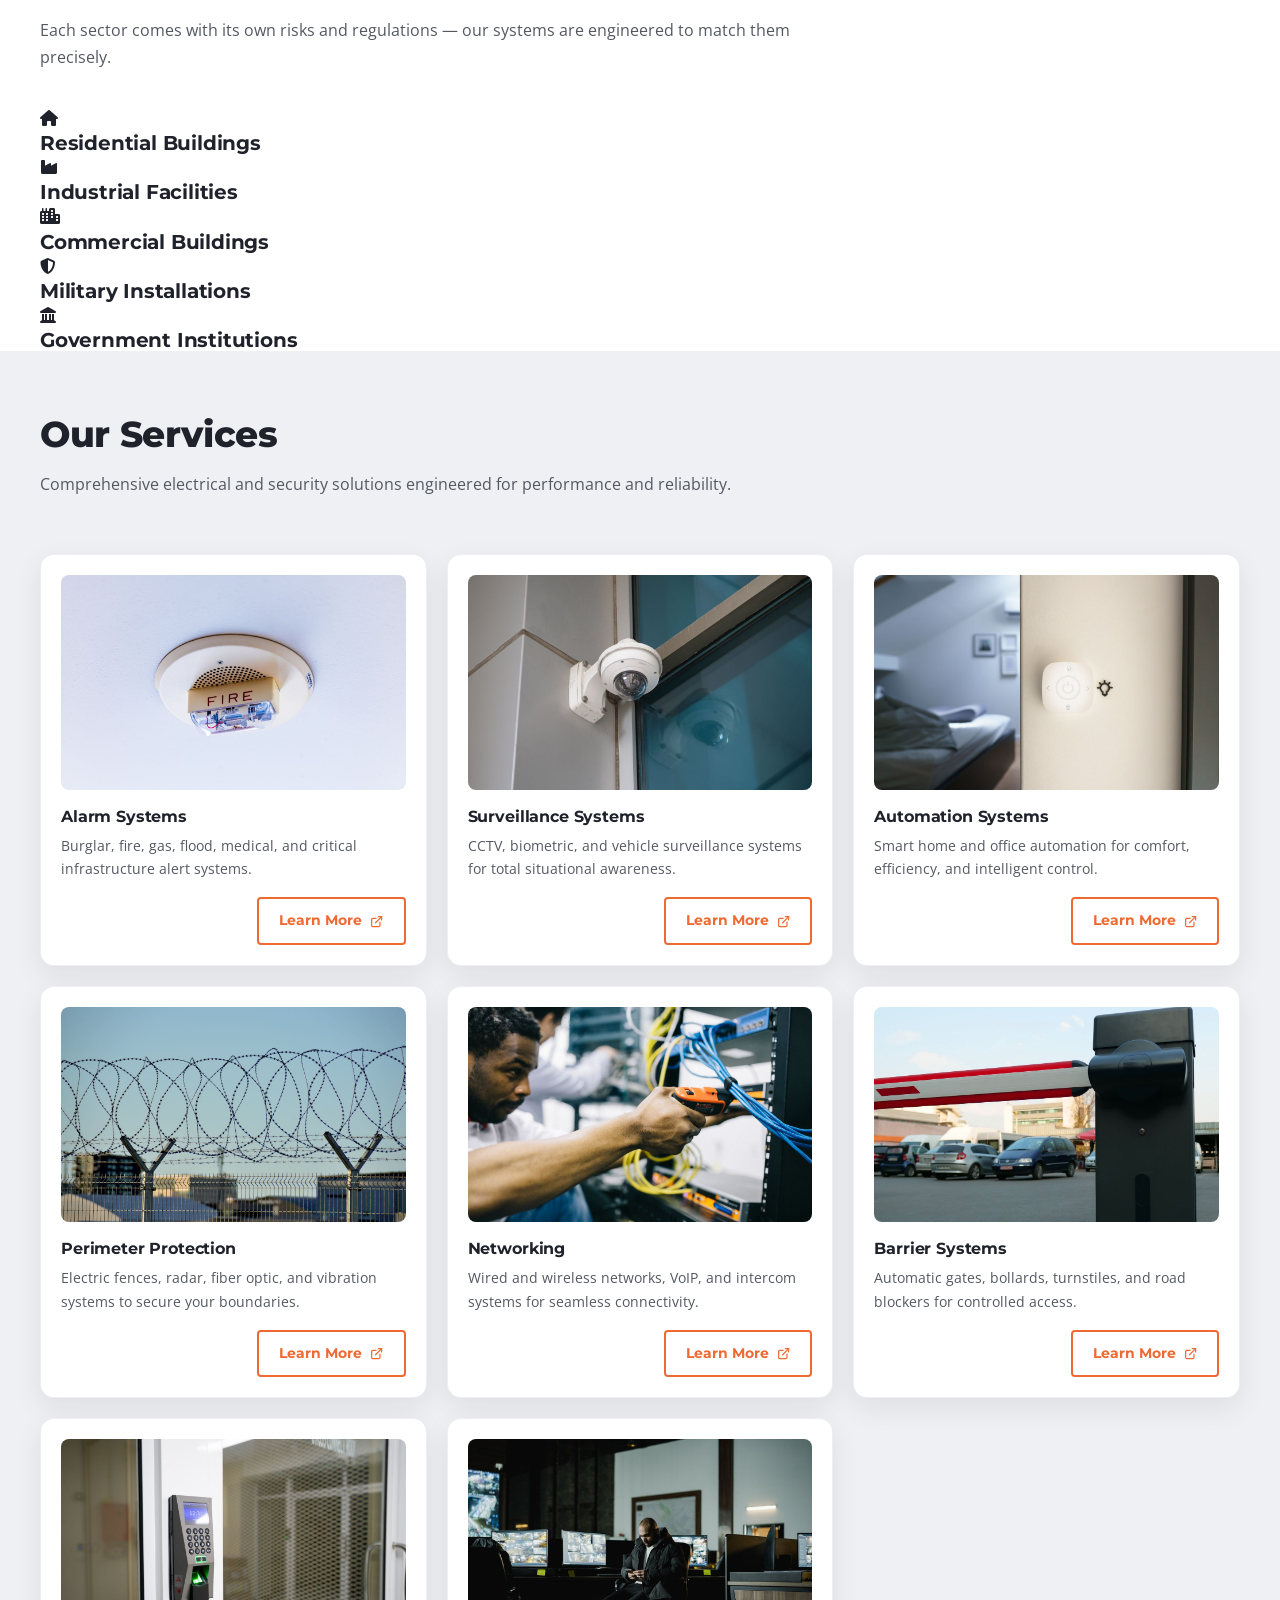
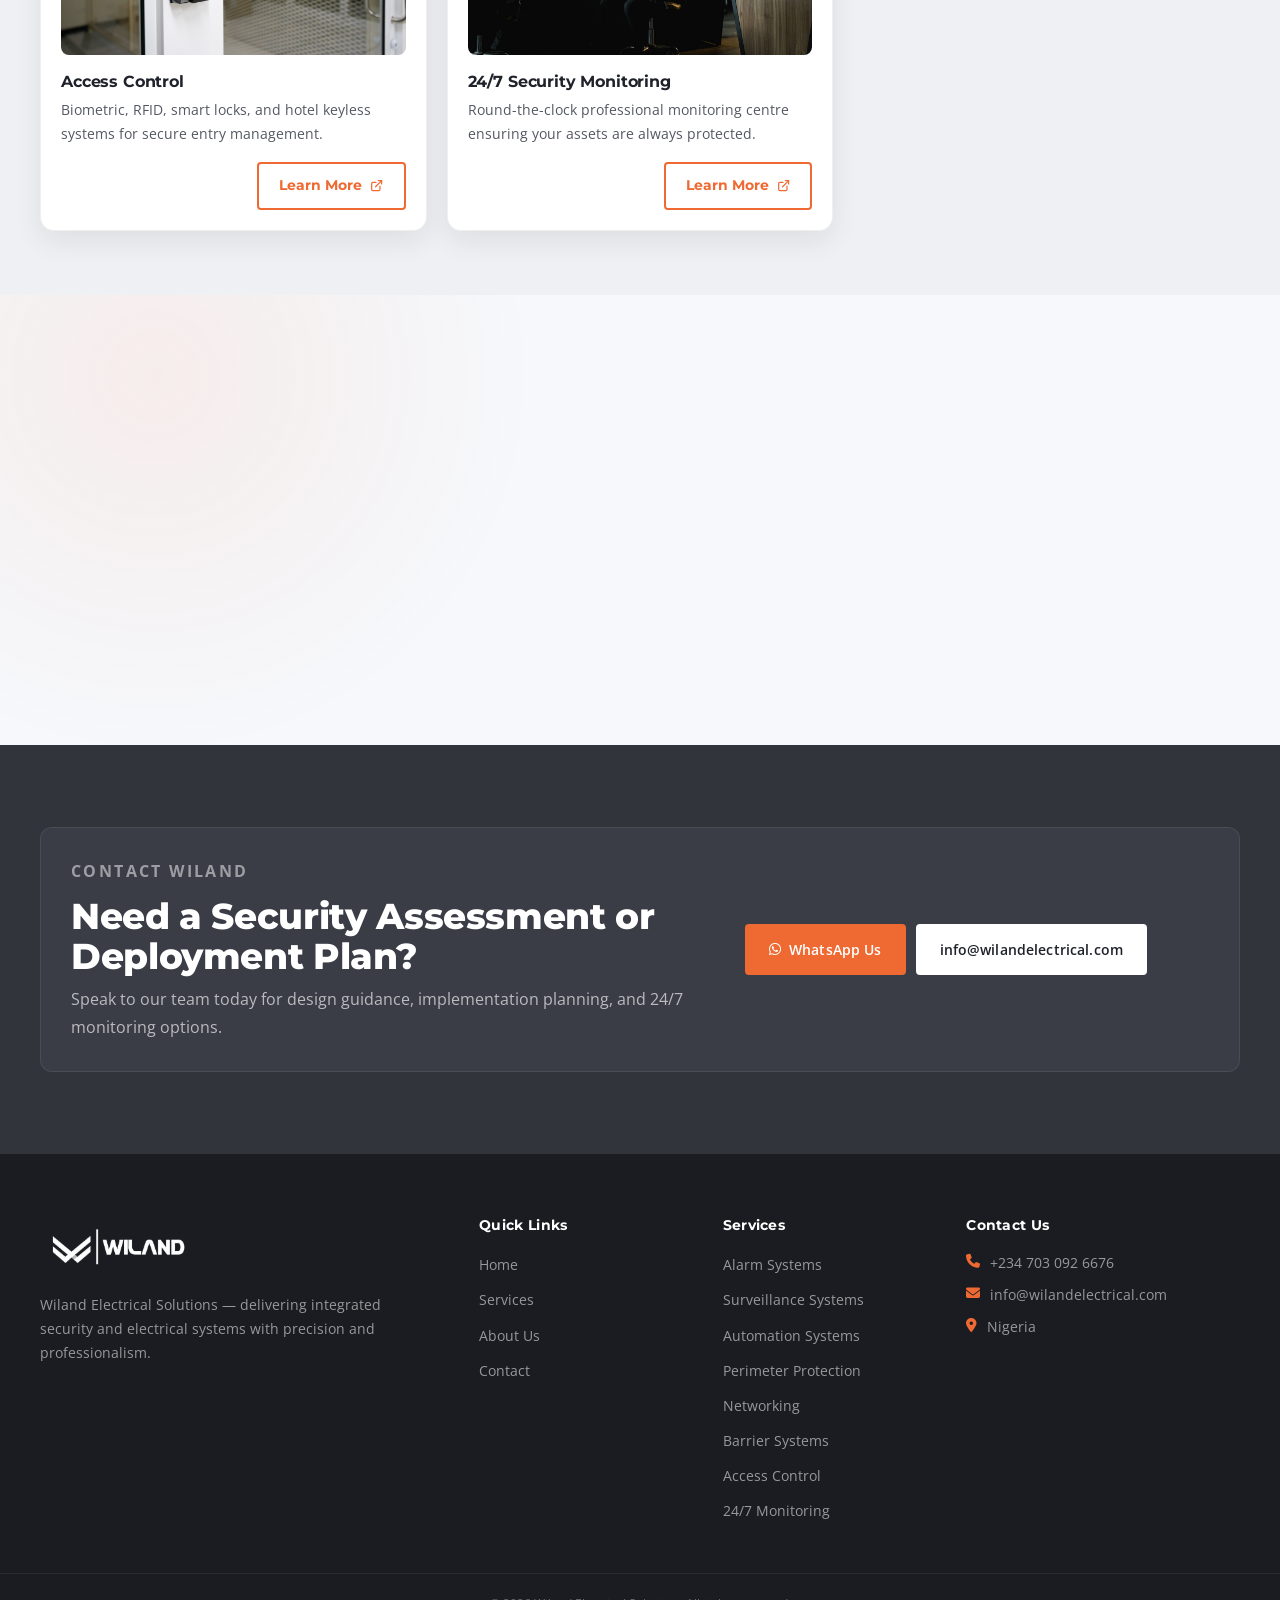
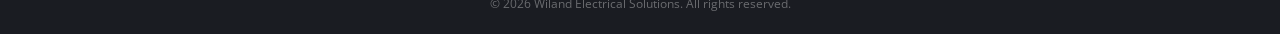
==== commit 534b6731: "Update hero section and add industries section" ====
--- a/index.html
+++ b/index.html
@@ -109,7 +109,7 @@
         <div class="hero-overlay"></div>
         <div class="container hero-inner hero-grid">
           <div class="hero-copy">
-            <h1>Safety &amp; Automation <span>Built to&nbsp;Last</span>.</h1>
+            <h1>Safety, Security &amp; <span>Automation</span>.</h1>
             <p>
               Wiland delivers end-to-end alarm, surveillance, access control,
               and automation systems engineered for reliability and peace of
@@ -146,44 +146,48 @@
             <p class="about-strong">
               We are proud of our reliability, speed, and engineering quality.
             </p>
-            <p>
-              Our team combines planning, installation, and long-term support to
-              ensure every deployment performs consistently and scales with your
-              operations.
-            </p>
-            <a href="about.html" class="btn btn-outline-dark about-btn-desktop"
-              >More About Us
-              <svg
-                class="catalog-card__link-icon"
-                viewBox="0 0 24 24"
-                fill="none"
-                aria-hidden="true"
-              >
-                <path
-                  d="M18 13v6a2 2 0 0 1-2 2H5a2 2 0 0 1-2-2V8a2 2 0 0 1 2-2h6"
-                  stroke="currentColor"
-                  stroke-width="2.2"
-                  stroke-linecap="round"
-                  stroke-linejoin="round"
-                />
-                <polyline
-                  points="15 3 21 3 21 9"
-                  stroke="currentColor"
-                  stroke-width="2.2"
-                  stroke-linecap="round"
-                  stroke-linejoin="round"
+            <div class="about-copy__row">
+              <p>
+                Our team combines planning, installation, and long-term support
+                to ensure every deployment performs consistently and scales with
+                your operations.
+              </p>
+              <a
+                href="about.html"
+                class="btn btn-outline-dark about-btn-desktop"
+                >More About Us
+                <svg
+                  class="catalog-card__link-icon"
+                  viewBox="0 0 24 24"
                   fill="none"
-                />
-                <line
-                  x1="10"
-                  y1="14"
-                  x2="21"
-                  y2="3"
-                  stroke="currentColor"
-                  stroke-width="2.2"
-                  stroke-linecap="round"
-                /></svg
-            ></a>
+                  aria-hidden="true"
+                >
+                  <path
+                    d="M18 13v6a2 2 0 0 1-2 2H5a2 2 0 0 1-2-2V8a2 2 0 0 1 2-2h6"
+                    stroke="currentColor"
+                    stroke-width="2.2"
+                    stroke-linecap="round"
+                    stroke-linejoin="round"
+                  />
+                  <polyline
+                    points="15 3 21 3 21 9"
+                    stroke="currentColor"
+                    stroke-width="2.2"
+                    stroke-linecap="round"
+                    stroke-linejoin="round"
+                    fill="none"
+                  />
+                  <line
+                    x1="10"
+                    y1="14"
+                    x2="21"
+                    y2="3"
+                    stroke="currentColor"
+                    stroke-width="2.2"
+                    stroke-linecap="round"
+                  /></svg
+              ></a>
+            </div>
           </div>
 
           <div class="about-visual">
@@ -228,6 +232,40 @@
                   stroke-linecap="round"
                 /></svg
             ></a>
+          </div>
+        </div>
+      </section>
+
+      <section class="industries">
+        <div class="container">
+          <div class="section-head">
+            <h2>Industries We Serve</h2>
+            <p>
+              Each sector comes with its own risks and regulations — our
+              systems are engineered to match them precisely.
+            </p>
+          </div>
+          <div class="industries-grid">
+            <div class="industry-card">
+              <div class="industry-card__icon"><i class="fas fa-house"></i></div>
+              <h4>Residential Buildings</h4>
+            </div>
+            <div class="industry-card">
+              <div class="industry-card__icon"><i class="fas fa-industry"></i></div>
+              <h4>Industrial Facilities</h4>
+            </div>
+            <div class="industry-card">
+              <div class="industry-card__icon"><i class="fas fa-city"></i></div>
+              <h4>Commercial Buildings</h4>
+            </div>
+            <div class="industry-card">
+              <div class="industry-card__icon"><i class="fas fa-shield-halved"></i></div>
+              <h4>Military Installations</h4>
+            </div>
+            <div class="industry-card">
+              <div class="industry-card__icon"><i class="fas fa-landmark"></i></div>
+              <h4>Government Institutions</h4>
+            </div>
           </div>
         </div>
       </section>
